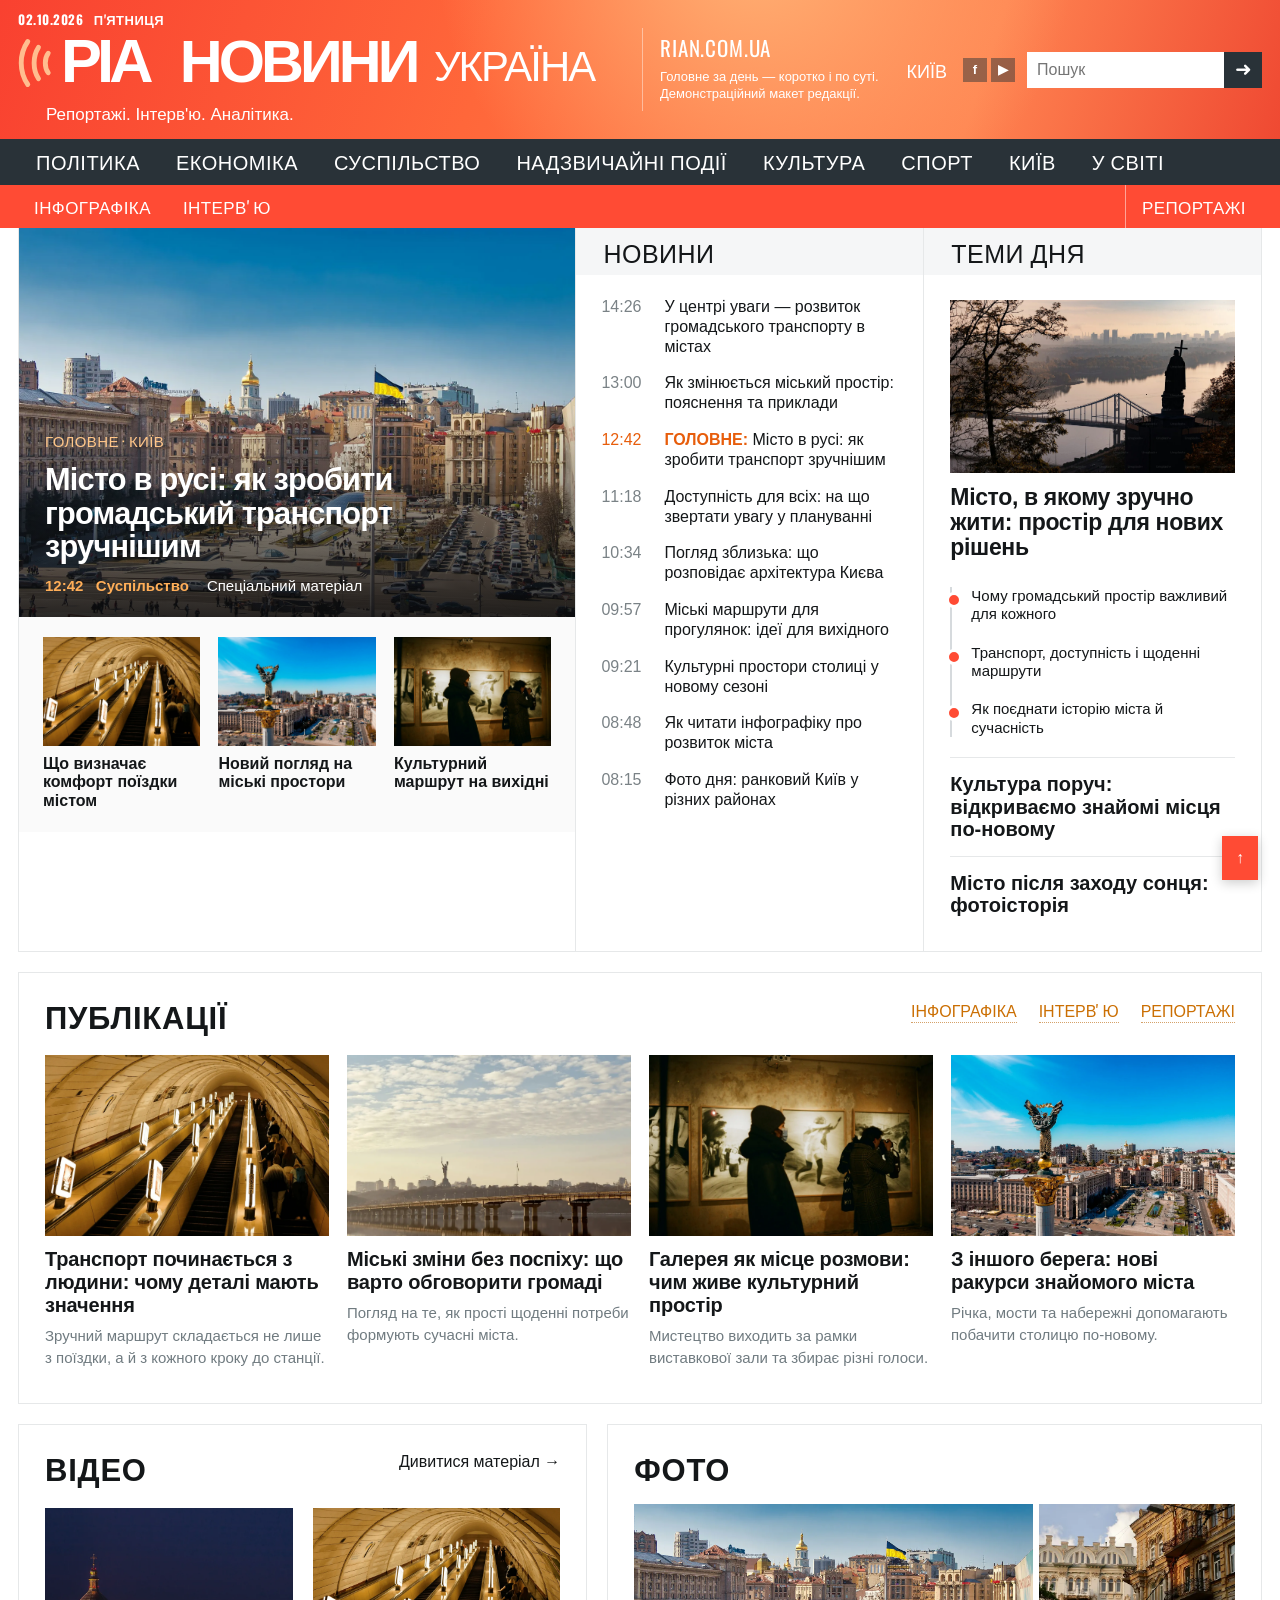
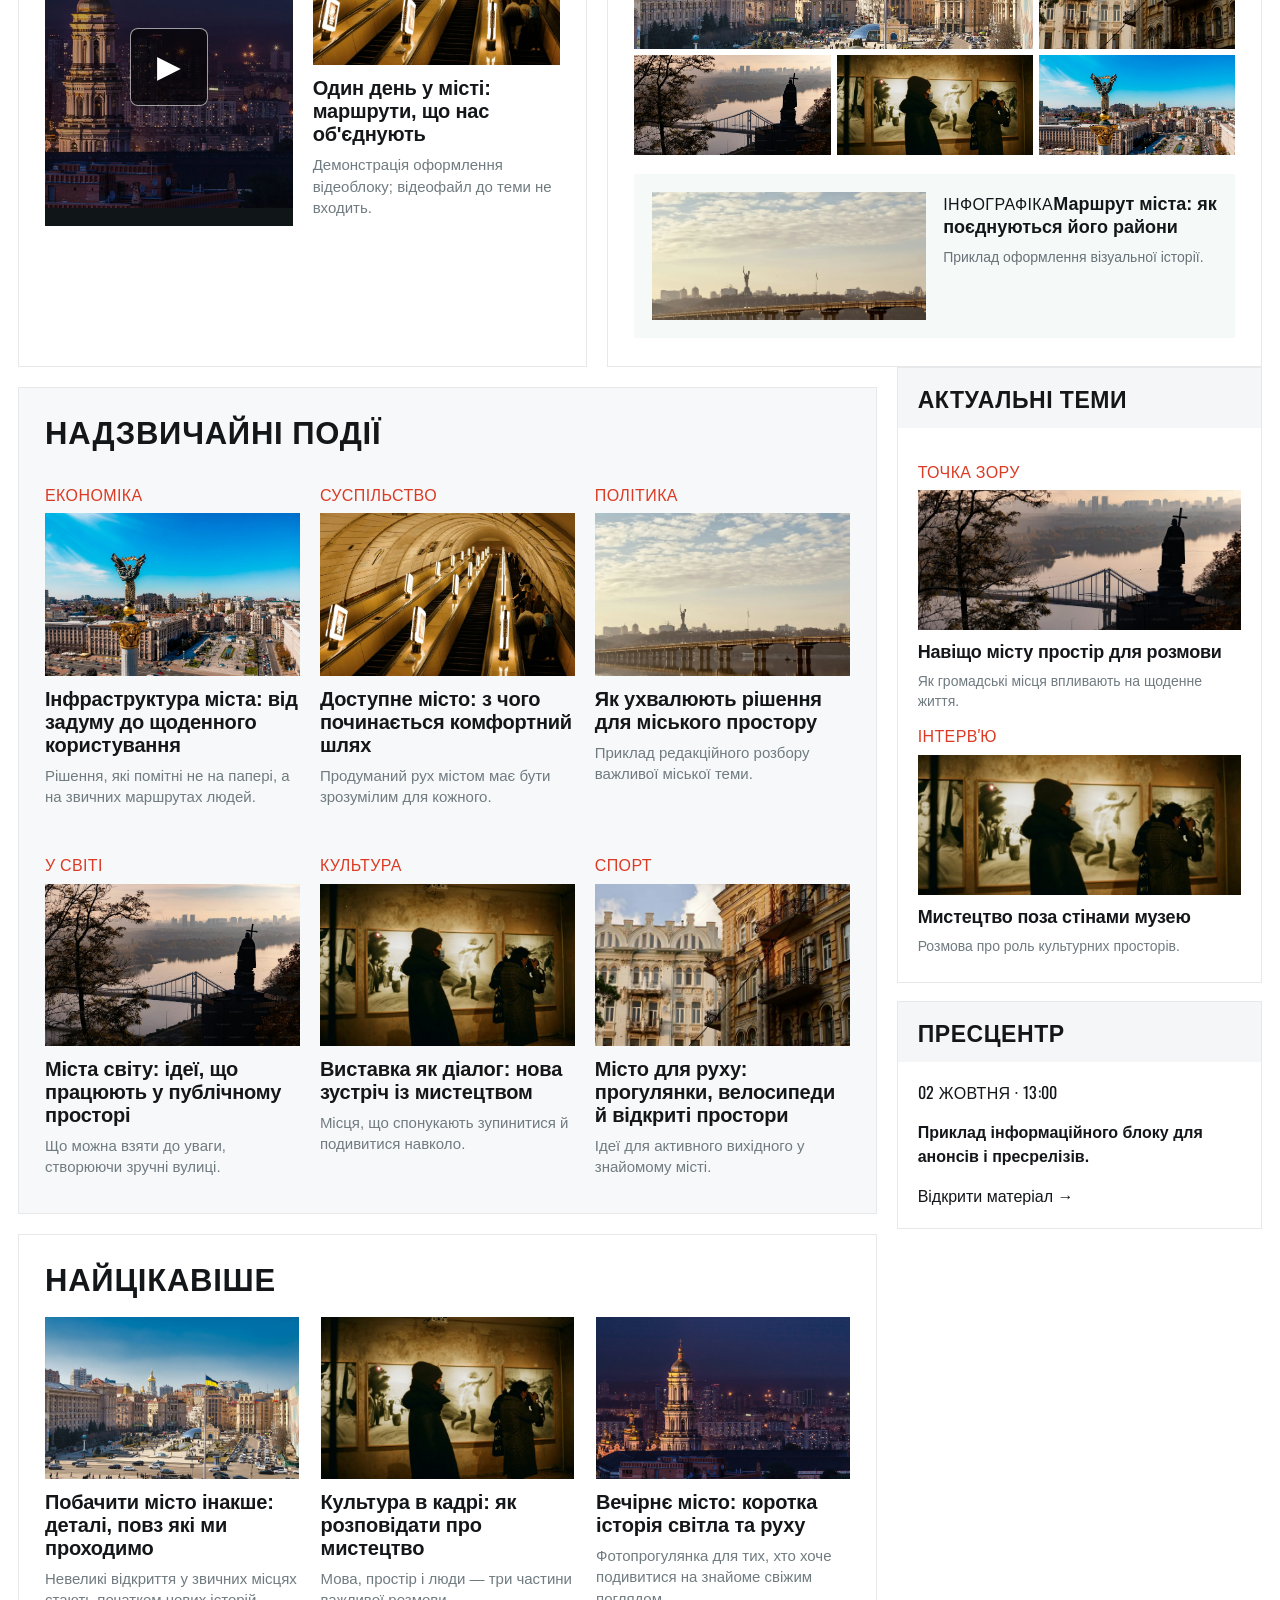
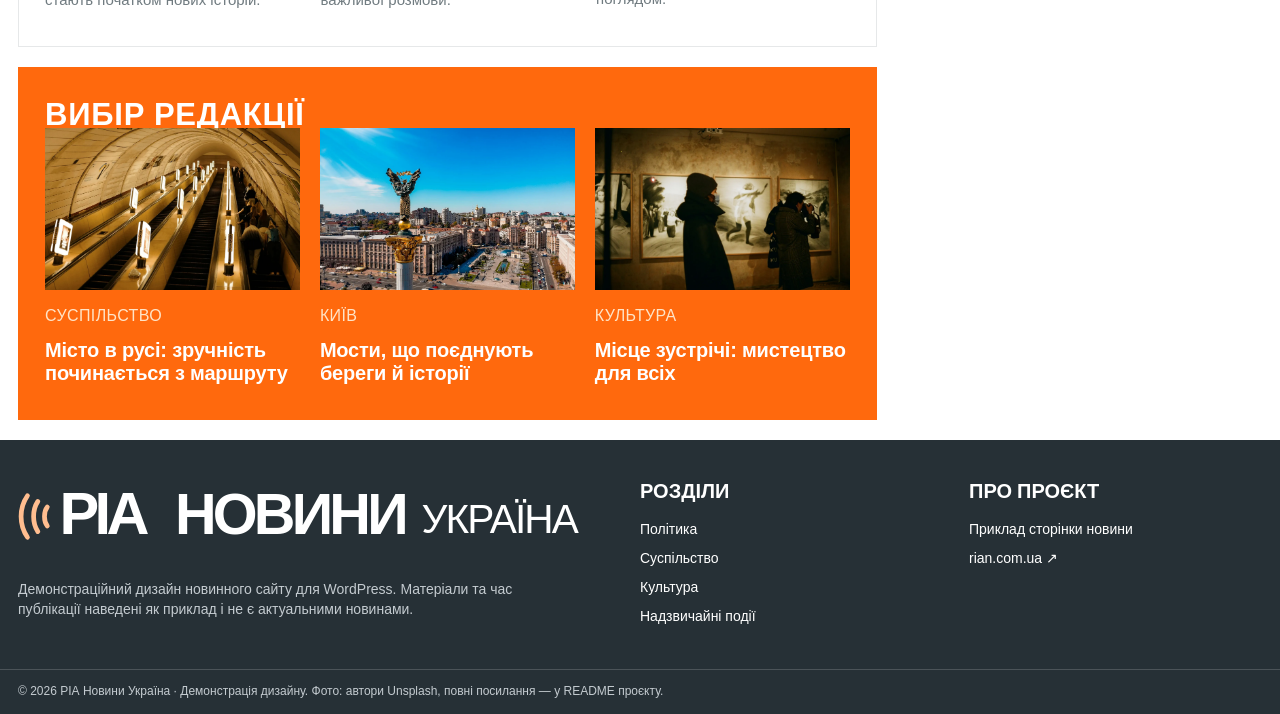
==== index.html @ c784750c "Add files via upload" ====
<!doctype html>
<html lang="uk">
  <head>
    <meta charset="utf-8" />
    <meta name="viewport" content="width=device-width,initial-scale=1" />
    <title>РІА Новини Україна — головна | Демонстрація дизайну</title>
    <meta
      name="description"
      content="Демонстраційна головна сторінка новинного сайту РІА Новини Україна: стрічка новин, теми дня, публікації та медіа."
    />
    <meta property="og:type" content="website" />
    <meta
      property="og:title"
      content="РІА Новини Україна — демо новинного дизайну"
    />
    <meta
      property="og:description"
      content="Приклад головної сторінки та сторінки статті для новинної теми WordPress."
    />
    <meta property="og:site_name" content="РІА Новини Україна" />
    <link rel="icon" href="assets/images/favicon.svg" type="image/svg+xml" />
    <link rel="stylesheet" href="assets/css/site.css" />
    <script src="assets/js/site.js" defer></script>
  </head>
  <body>
    <a class="skip-link" href="#main">Перейти до вмісту</a>
    <div class="site-shell">
      <header class="masthead">
        <div class="container masthead-inner">
          <div class="header-date">02.10.2026 &nbsp; П'ЯТНИЦЯ</div>
          <div class="brand-wrap">
            <a
              class="brand"
              href="index.html"
              aria-label="РІА Новини Україна — головна"
              ><img
                src="assets/images/logo.svg"
                width="620"
                height="88"
                alt="РІА Новини Україна"
            /></a>
            <p class="tagline">Репортажі. Інтерв'ю. Аналітика.</p>
          </div>
          <div class="masthead-note">
            <strong>RIAN.COM.UA</strong>Головне за день — коротко і по суті.<br />Демонстраційний
            макет редакції.
          </div>
          <div class="masthead-actions">
            <span class="header-city">КИЇВ</span>
            <div class="social-pills" aria-label="Соціальні мережі">
              <a
                href="https://www.facebook.com/"
                target="_blank"
                rel="noopener noreferrer"
                aria-label="Facebook"
                >f</a
              ><a
                href="https://www.youtube.com/"
                target="_blank"
                rel="noopener noreferrer"
                aria-label="YouTube"
                >▶</a
              >
            </div>
            <form
              class="header-search"
              id="header-search-form"
              action="index.html"
              method="get"
              role="search"
            >
              <label class="sr-only" for="site-search">Пошук</label
              ><input
                id="site-search"
                name="q"
                type="search"
                placeholder="Пошук"
              /><button type="submit" aria-label="Шукати">➜</button>
            </form>
            <button
              class="search-toggle"
              type="button"
              aria-expanded="false"
              aria-controls="header-search-form"
              aria-label="Відкрити пошук"
            >
              ⌕</button
            ><button
              class="menu-toggle"
              type="button"
              aria-expanded="false"
              aria-controls="primary-menu"
              aria-label="Відкрити меню"
            >
              ☰
            </button>
          </div>
        </div>
      </header>
      <nav class="nav-primary" aria-label="Основні рубрики">
        <div class="container nav-track" id="primary-menu">
          <a class="nav-link" href="politics.html">Політика</a
          ><a class="nav-link" href="index.html#economy">Економіка</a
          ><a class="nav-link" href="index.html#society">Суспільство</a
          ><a class="nav-link" href="index.html#events">Надзвичайні події</a
          ><a class="nav-link" href="index.html#culture">Культура</a
          ><a class="nav-link" href="index.html#sport">Спорт</a
          ><a class="nav-link" href="index.html#kyiv">Київ</a
          ><a class="nav-link" href="index.html#world">У світі</a>
        </div>
      </nav>
      <nav class="nav-secondary" aria-label="Додаткові рубрики">
        <div class="container nav-track">
          <a class="nav-link" href="index.html#media">Інфографіка</a
          ><a class="nav-link" href="index.html#publications">Інтервʼю</a
          ><a class="nav-link" href="index.html#publications">Репортажі</a>
        </div>
      </nav>
      <main id="main" class="container">
        <div id="search-status" class="search-note" role="status" hidden></div>
        <div class="top-grid" id="kyiv">
          <section class="lead-column" aria-label="Головна новина">
            <a class="lead-visual" href="article.html"
              ><img
                src="assets/images/maidan.webp"
                alt="Панорама центральної площі Києва"
                width="1500"
                height="1000"
              />
              <div class="lead-caption">
                <span class="category-label">Головне · Київ</span>
                <h1>
                  Місто в русі: як зробити громадський транспорт зручнішим
                </h1>
                <div class="lead-meta">
                  <strong>12:42 &nbsp; Суспільство</strong
                  ><span>Спеціальний матеріал</span>
                </div>
              </div></a
            >
            <div class="lead-thumbs">
              <a class="thumb-card" href="article.html"
                ><img
                  src="assets/images/metro.webp"
                  alt="Ескалатор станції метро"
                  loading="lazy"
                /><strong>Що визначає комфорт поїздки містом</strong></a
              >
              <a class="thumb-card" href="article.html"
                ><img
                  src="assets/images/bridge.webp"
                  alt="Міст через Дніпро"
                  loading="lazy"
                /><strong>Новий погляд на міські простори</strong></a
              >
              <a class="thumb-card" href="article.html"
                ><img
                  src="assets/images/gallery.webp"
                  alt="Відвідувачі художньої галереї"
                  loading="lazy"
                /><strong>Культурний маршрут на вихідні</strong></a
              >
            </div>
          </section>
          <section class="news-column" aria-labelledby="news-title">
            <h2 class="panel-heading" id="news-title">Новини</h2>
            <ol class="news-feed">
              <li>
                <time>14:26</time
                ><a href="article.html"
                  >У центрі уваги — розвиток громадського транспорту в містах</a
                >
              </li>
              <li>
                <time>13:00</time
                ><a href="article.html"
                  >Як змінюється міський простір: пояснення та приклади</a
                >
              </li>
              <li class="is-breaking">
                <time>12:42</time
                ><a href="article.html"
                  ><strong>ГОЛОВНЕ:</strong> Місто в русі: як зробити транспорт
                  зручнішим</a
                >
              </li>
              <li>
                <time>11:18</time
                ><a href="article.html"
                  >Доступність для всіх: на що звертати увагу у плануванні</a
                >
              </li>
              <li>
                <time>10:34</time
                ><a href="article.html"
                  >Погляд зблизька: що розповідає архітектура Києва</a
                >
              </li>
              <li>
                <time>09:57</time
                ><a href="article.html"
                  >Міські маршрути для прогулянок: ідеї для вихідного</a
                >
              </li>
              <li>
                <time>09:21</time
                ><a href="article.html"
                  >Культурні простори столиці у новому сезоні</a
                >
              </li>
              <li>
                <time>08:48</time
                ><a href="article.html"
                  >Як читати інфографіку про розвиток міста</a
                >
              </li>
              <li>
                <time>08:15</time
                ><a href="article.html"
                  >Фото дня: ранковий Київ у різних районах</a
                >
              </li>
            </ol>
          </section>
          <aside class="today-column" aria-labelledby="today-title">
            <h2 class="panel-heading" id="today-title">Теми дня</h2>
            <div class="feature-card">
              <a href="article.html"
                ><img
                  src="assets/images/skyline.webp"
                  alt="Київський міський краєвид"
                  loading="lazy"
                />
                <h3>Місто, в якому зручно жити: простір для нових рішень</h3></a
              >
            </div>
            <ol class="topic-timeline">
              <li>
                <a href="article.html"
                  >Чому громадський простір важливий для кожного</a
                >
              </li>
              <li>
                <a href="article.html"
                  >Транспорт, доступність і щоденні маршрути</a
                >
              </li>
              <li>
                <a href="article.html"
                  >Як поєднати історію міста й сучасність</a
                >
              </li>
            </ol>
            <div class="today-links">
              <a href="article.html"
                >Культура поруч: відкриваємо знайомі місця по-новому</a
              ><a href="article.html">Місто після заходу сонця: фотоісторія</a>
            </div>
          </aside>
        </div>
        <section
          class="section"
          id="publications"
          aria-labelledby="publications-title"
        >
          <div class="section-head">
            <h2 class="section-title" id="publications-title">Публікації</h2>
            <div class="section-tabs">
              <a href="#media">Інфографіка</a
              ><a href="#publications">Інтервʼю</a
              ><a href="#publications">Репортажі</a>
            </div>
          </div>
          <div class="cards-4">
            <a class="story-card" href="article.html"
              ><img
                src="assets/images/metro.webp"
                alt="Київський метрополітен"
                loading="lazy"
              />
              <h3>
                Транспорт починається з людини: чому деталі мають значення
              </h3>
              <p>
                Зручний маршрут складається не лише з поїздки, а й з кожного
                кроку до станції.
              </p></a
            >
            <a class="story-card" href="article.html"
              ><img
                src="assets/images/civic.webp"
                alt="Краєвид на місто"
                loading="lazy"
              />
              <h3>Міські зміни без поспіху: що варто обговорити громаді</h3>
              <p>
                Погляд на те, як прості щоденні потреби формують сучасні міста.
              </p></a
            >
            <a class="story-card" href="article.html"
              ><img
                src="assets/images/gallery.webp"
                alt="Відвідувачі на виставці у Києві"
                loading="lazy"
              />
              <h3>Галерея як місце розмови: чим живе культурний простір</h3>
              <p>
                Мистецтво виходить за рамки виставкової зали та збирає різні
                голоси.
              </p></a
            >
            <a class="story-card" href="article.html"
              ><img
                src="assets/images/bridge.webp"
                alt="Дніпро та міст у Києві"
                loading="lazy"
              />
              <h3>З іншого берега: нові ракурси знайомого міста</h3>
              <p>
                Річка, мости та набережні допомагають побачити столицю
                по-новому.
              </p></a
            >
          </div>
        </section>
        <div class="editorial-row" id="media">
          <section class="section" aria-labelledby="media-title">
            <div class="section-head">
              <h2 class="section-title" id="media-title">Відео</h2>
              <a class="section-tabs" href="article.html"
                >Дивитися матеріал →</a
              >
            </div>
            <div class="media-grid">
              <a
                href="article.html"
                class="video-poster"
                aria-label="Відкрити демонстраційний матеріал про міський транспорт"
                ><img
                  src="assets/images/night.webp"
                  alt="Вечірній Київ"
                  loading="lazy"
                /><span class="play-icon" aria-hidden="true">▶</span></a
              >
              <div>
                <a class="story-card" href="article.html"
                  ><img
                    src="assets/images/metro.webp"
                    alt="Станція метро"
                    loading="lazy"
                  />
                  <h3>Один день у місті: маршрути, що нас об'єднують</h3>
                  <p>
                    Демонстрація оформлення відеоблоку; відеофайл до теми не
                    входить.
                  </p></a
                >
              </div>
            </div>
          </section>
          <section class="section media-side" aria-labelledby="photo-title">
            <h2 class="section-title" id="photo-title">Фото</h2>
            <a
              class="photo-collage"
              href="article.html"
              aria-label="Переглянути фотоісторію міста"
              ><img
                src="assets/images/maidan.webp"
                alt="Центральна площа"
                loading="lazy" /><img
                src="assets/images/street.webp"
                alt="Вулиця в Києві"
                loading="lazy" /><img
                src="assets/images/skyline.webp"
                alt="Панорама Києва"
                loading="lazy" /><img
                src="assets/images/gallery.webp"
                alt="Мистецький простір"
                loading="lazy" /><img
                src="assets/images/bridge.webp"
                alt="Міст через річку"
                loading="lazy"
            /></a>
            <div class="info-panel">
              <img
                src="assets/images/civic.webp"
                alt="Міський краєвид"
                loading="lazy"
              />
              <div>
                <span class="category-label">Інфографіка</span
                ><a href="article.html"
                  ><strong>Маршрут міста: як поєднуються його райони</strong></a
                >
                <p>Приклад оформлення візуальної історії.</p>
              </div>
            </div>
          </section>
        </div>
        <div class="two-column-lower">
          <div>
            <section
              class="section events-section"
              id="events"
              aria-labelledby="events-title"
            >
              <div class="section-head">
                <h2 class="section-title" id="events-title">
                  Надзвичайні події
                </h2>
              </div>
              <div class="cards-3">
                <a class="story-card" id="economy" href="article.html"
                  ><span class="category-label">Економіка</span
                  ><img
                    src="assets/images/bridge.webp"
                    alt="Міст через Дніпро"
                    loading="lazy"
                  />
                  <h3>
                    Інфраструктура міста: від задуму до щоденного користування
                  </h3>
                  <p>
                    Рішення, які помітні не на папері, а на звичних маршрутах
                    людей.
                  </p></a
                >
                <a class="story-card" id="society" href="article.html"
                  ><span class="category-label">Суспільство</span
                  ><img
                    src="assets/images/metro.webp"
                    alt="Метро Києва"
                    loading="lazy"
                  />
                  <h3>Доступне місто: з чого починається комфортний шлях</h3>
                  <p>
                    Продуманий рух містом має бути зрозумілим для кожного.
                  </p></a
                >
                <a class="story-card" id="politics" href="article.html"
                  ><span class="category-label">Політика</span
                  ><img
                    src="assets/images/civic.webp"
                    alt="Панорама міста"
                    loading="lazy"
                  />
                  <h3>Як ухвалюють рішення для міського простору</h3>
                  <p>Приклад редакційного розбору важливої міської теми.</p></a
                >
                <a class="story-card" id="world" href="article.html"
                  ><span class="category-label">У світі</span
                  ><img
                    src="assets/images/skyline.webp"
                    alt="Місто з висоти"
                    loading="lazy"
                  />
                  <h3>Міста світу: ідеї, що працюють у публічному просторі</h3>
                  <p>Що можна взяти до уваги, створюючи зручні вулиці.</p></a
                >
                <a class="story-card" id="culture" href="article.html"
                  ><span class="category-label">Культура</span
                  ><img
                    src="assets/images/gallery.webp"
                    alt="Експозиція в галереї"
                    loading="lazy"
                  />
                  <h3>Виставка як діалог: нова зустріч із мистецтвом</h3>
                  <p>
                    Місця, що спонукають зупинитися й подивитися навколо.
                  </p></a
                >
                <a class="story-card" id="sport" href="article.html"
                  ><span class="category-label">Спорт</span
                  ><img
                    src="assets/images/street.webp"
                    alt="Вулиця Києва"
                    loading="lazy"
                  />
                  <h3>
                    Місто для руху: прогулянки, велосипеди й відкриті простори
                  </h3>
                  <p>Ідеї для активного вихідного у знайомому місті.</p></a
                >
              </div>
            </section>
            <section
              class="section best-section"
              id="best"
              aria-labelledby="best-title"
            >
              <div class="section-head">
                <h2 class="section-title" id="best-title">Найцікавіше</h2>
              </div>
              <div class="cards-3">
                <a class="story-card" href="article.html"
                  ><img
                    src="assets/images/maidan.webp"
                    alt="Київська площа"
                    loading="lazy"
                  />
                  <h3>Побачити місто інакше: деталі, повз які ми проходимо</h3>
                  <p>
                    Невеликі відкриття у звичних місцях стають початком нових
                    історій.
                  </p></a
                ><a class="story-card" href="article.html"
                  ><img
                    src="assets/images/gallery.webp"
                    alt="Відвідувачі галереї"
                    loading="lazy"
                  />
                  <h3>Культура в кадрі: як розповідати про мистецтво</h3>
                  <p>Мова, простір і люди — три частини важливої розмови.</p></a
                ><a class="story-card" href="article.html"
                  ><img
                    src="assets/images/night.webp"
                    alt="Нічний Київ"
                    loading="lazy"
                  />
                  <h3>Вечірнє місто: коротка історія світла та руху</h3>
                  <p>
                    Фотопрогулянка для тих, хто хоче подивитися на знайоме
                    свіжим поглядом.
                  </p></a
                >
              </div>
            </section>
            <section class="editors-choice" aria-labelledby="choice-title">
              <h2 class="section-title" id="choice-title">Вибір редакції</h2>
              <div class="cards-3">
                <a class="story-card" href="article.html"
                  ><img
                    src="assets/images/metro.webp"
                    alt="Метро"
                    loading="lazy"
                  /><span class="category-label">Суспільство</span>
                  <h3>Місто в русі: зручність починається з маршруту</h3></a
                ><a class="story-card" href="article.html"
                  ><img
                    src="assets/images/bridge.webp"
                    alt="Міст"
                    loading="lazy"
                  /><span class="category-label">Київ</span>
                  <h3>Мости, що поєднують береги й історії</h3></a
                ><a class="story-card" href="article.html"
                  ><img
                    src="assets/images/gallery.webp"
                    alt="Галерея"
                    loading="lazy"
                  /><span class="category-label">Культура</span>
                  <h3>Місце зустрічі: мистецтво для всіх</h3></a
                >
              </div>
            </section>
          </div>
          <aside class="sidebar-stack" aria-label="Додаткові матеріали">
            <section class="sidebar-box">
              <h2 class="sidebar-title">Актуальні теми</h2>
              <div class="sidebar-content">
                <a class="story-card" href="article.html"
                  ><span class="category-label">Точка зору</span
                  ><img
                    src="assets/images/skyline.webp"
                    alt="Міський краєвид"
                    loading="lazy"
                  />
                  <h3>Навіщо місту простір для розмови</h3>
                  <p>Як громадські місця впливають на щоденне життя.</p></a
                ><a class="story-card" href="article.html"
                  ><span class="category-label">Інтерв'ю</span
                  ><img
                    src="assets/images/gallery.webp"
                    alt="Галерея"
                    loading="lazy"
                  />
                  <h3>Мистецтво поза стінами музею</h3>
                  <p>Розмова про роль культурних просторів.</p></a
                >
              </div>
            </section>
            <section class="sidebar-box">
              <h2 class="sidebar-title">Пресцентр</h2>
              <div class="sidebar-content">
                <span class="category-label">02 жовтня · 13:00</span>
                <p>
                  <strong
                    >Приклад інформаційного блоку для анонсів і
                    пресрелізів.</strong
                  >
                </p>
                <a href="article.html">Відкрити матеріал →</a>
              </div>
            </section>
          </aside>
        </div>
      </main>
      <footer class="site-footer" id="footer">
        <div class="container footer-inner">
          <div>
            <a class="footer-brand" href="index.html"
              ><img
                src="assets/images/logo.svg"
                alt="РІА Новини Україна"
                width="340"
                height="49"
            /></a>
            <p>
              Демонстраційний дизайн новинного сайту для WordPress. Матеріали та
              час публікації наведені як приклад і не є актуальними новинами.
            </p>
          </div>
          <div class="footer-links">
            <strong>Розділи</strong><a href="politics.html">Політика</a
            ><a href="#society">Суспільство</a><a href="#culture">Культура</a
            ><a href="#events">Надзвичайні події</a>
          </div>
          <div class="footer-links">
            <strong>Про проєкт</strong
            ><a href="article.html">Приклад сторінки новини</a
            ><a
              href="https://rian.com.ua"
              target="_blank"
              rel="noopener noreferrer"
              >rian.com.ua ↗</a
            >
          </div>
        </div>
        <div class="footer-bottom">
          <div class="container">
            © 2026 РІА Новини Україна · Демонстрація дизайну. Фото: автори
            Unsplash, повні посилання — у README проєкту.
          </div>
        </div>
      </footer>
    </div>
    <button class="back-top" type="button" aria-label="Повернутися вгору">
      ↑
    </button>
  </body>
</html>
---- assets/css/site.css ----
@font-face {
  font-family: Oswald;
  font-style: normal;
  font-weight: 400;
  src: url("../fonts/oswald-cyrillic-400-normal.woff2") format("woff2");
  unicode-range:
    U+0400-052F, U+1C80-1C8F, U+20B4, U+2DE0-2DFF, U+A640-A69F, U+FE2E-FE2F;
}
@font-face {
  font-family: Oswald;
  font-style: normal;
  font-weight: 700;
  src: url("../fonts/oswald-cyrillic-700-normal.woff2") format("woff2");
  unicode-range:
    U+0400-052F, U+1C80-1C8F, U+20B4, U+2DE0-2DFF, U+A640-A69F, U+FE2E-FE2F;
}
@font-face {
  font-family: Oswald;
  font-style: normal;
  font-weight: 400;
  src: url("../fonts/oswald-latin-400-normal.woff2") format("woff2");
}
@font-face {
  font-family: Oswald;
  font-style: normal;
  font-weight: 700;
  src: url("../fonts/oswald-latin-700-normal.woff2") format("woff2");
}
/* РІА Новини Україна — editorial demo / WordPress theme */
:root {
  --accent: #ff4b34;
  --accent-dark: #db3b25;
  --orange: #ef8500;
  --ink: #141719;
  --charcoal: #293238;
  --muted: #747d82;
  --line: #e6e8e9;
  --paper: #fff;
  --soft: #f5f6f7;
  --max: 1510px;
}
* {
  box-sizing: border-box;
}
[hidden] {
  display: none !important;
}
html {
  scroll-behavior: smooth;
}
body {
  margin: 0;
  background: #f1f2f3;
  color: var(--ink);
  font:
    16px/1.48 Arial,
    Helvetica,
    sans-serif;
}
img {
  max-width: 100%;
  height: auto;
}
a {
  color: inherit;
  text-decoration: none;
}
a:hover {
  color: var(--accent-dark);
}
button,
input {
  font: inherit;
}
button {
  cursor: pointer;
}
.sr-only,
.screen-reader-text {
  position: absolute !important;
  left: -9999px !important;
  width: 1px;
  height: 1px;
  overflow: hidden;
}
.skip-link {
  position: absolute;
  left: -9999px;
  top: 0;
  z-index: 50;
}
.skip-link:focus {
  left: 12px !important;
  top: 12px;
  z-index: 50;
  width: auto;
  height: auto;
  background: white;
  padding: 10px;
}
.container {
  max-width: var(--max);
  margin: auto;
  padding: 0 18px;
}
.site-shell {
  max-width: 1546px;
  margin: 0 auto;
  background: var(--paper);
  box-shadow: 0 5px 35px rgba(17, 24, 30, 0.06);
}
.eyebrow,
.section-title,
.nav-link,
.category-label,
.mini-label,
.sidebar-title,
.date-stamp {
  font-family: "Oswald", Impact, "Arial Narrow", Arial, sans-serif;
  font-stretch: condensed;
  text-transform: uppercase;
  letter-spacing: 0.025em;
}
.masthead {
  background:
    radial-gradient(circle at 59% -40%, #ffb275 0, transparent 41%),
    linear-gradient(108deg, #f94130 0%, #ff673a 38%, #ff8451 76%, #ef4932 100%);
  color: white;
}
.masthead-inner {
  position: relative;
  min-height: 139px;
  display: grid;
  grid-template-columns: minmax(0, 1fr) 240px 360px;
  column-gap: 20px;
  align-items: center;
}
.header-date {
  position: absolute;
  left: 18px;
  top: 12px;
  font:
    700 13px/1.1 "Oswald",
    Impact,
    "Arial Narrow",
    Arial,
    sans-serif;
  letter-spacing: 0.04em;
}
.brand {
  display: block;
  max-width: 620px;
  margin: 17px 0 0;
}
.brand img {
  display: block;
  width: 100%;
  height: auto;
}
.tagline {
  font-size: 17px;
  line-height: 1.1;
  margin: 0 0 11px 28px;
  color: #fff;
}
.masthead-note {
  border-left: 1px solid rgba(255, 255, 255, 0.42);
  padding: 8px 0 8px 17px;
  align-self: center;
  font-size: 13px;
  line-height: 1.34;
}
.masthead-note strong {
  display: block;
  font:
    21px/1.12 "Oswald",
    Impact,
    "Arial Narrow",
    Arial,
    sans-serif;
  letter-spacing: 0.04em;
  margin-bottom: 8px;
}
.masthead-actions {
  display: flex;
  align-items: center;
  justify-content: flex-end;
  gap: 12px;
}
.header-city {
  white-space: nowrap;
  font:
    18px "Oswald",
    Impact,
    "Arial Narrow",
    Arial,
    sans-serif;
  margin-right: 4px;
}
.social-pills {
  display: flex;
  gap: 4px;
}
.social-pills a {
  display: grid;
  place-items: center;
  width: 24px;
  height: 24px;
  background: #2932387a;
  color: #fff;
  font-weight: 700;
  font-size: 13px;
}
.social-pills a:hover {
  background: var(--charcoal);
}
.header-search {
  display: flex;
  width: 235px;
  height: 36px;
  background: white;
}
.header-search input {
  min-width: 0;
  width: 100%;
  border: 0;
  padding: 0 10px;
  outline: none;
  color: var(--ink);
}
.header-search button {
  border: 0;
  background: var(--charcoal);
  color: white;
  width: 38px;
  flex: none;
  font-size: 20px;
}
.header-search button:hover {
  background: #111;
}
.menu-toggle {
  display: none;
  border: 1px solid #ffffff70;
  background: #ffffff22;
  color: #fff;
  padding: 6px 12px;
}
.nav-primary {
  background: var(--charcoal);
  color: #fff;
}
.nav-secondary {
  background: var(--accent);
  color: #fff;
}
.nav-track {
  display: flex;
  align-items: stretch;
  gap: 0;
  min-height: 46px;
  overflow: auto;
  scrollbar-width: none;
}
.nav-track::-webkit-scrollbar {
  display: none;
}
.nav-link {
  display: flex;
  align-items: center;
  flex: none;
  padding: 0 18px;
  font-size: 20px;
  white-space: nowrap;
}
.nav-link:hover,
.nav-link:focus-visible {
  background: #121719;
  color: #fff;
}
.nav-secondary .nav-track {
  min-height: 43px;
}
.nav-secondary .nav-link {
  font-size: 17px;
  padding: 0 16px;
}
.nav-secondary .nav-link:hover,
.nav-secondary .nav-link:focus-visible {
  background: #d43a23;
}
.nav-secondary .nav-link:last-child {
  border-left: 1px solid #ffffff7d;
  margin-left: auto;
}
.top-grid {
  display: grid;
  grid-template-columns: minmax(0, 1.49fr) minmax(275px, 0.93fr) minmax(
      290px,
      0.9fr
    );
  border: 1px solid var(--line);
  border-top: 0;
}
.lead-column,
.news-column {
  border-right: 1px solid var(--line);
  min-width: 0;
}
.lead-visual {
  position: relative;
  display: block;
  background: #293238;
  overflow: hidden;
  aspect-ratio: 1.43;
}
.lead-visual img {
  width: 100%;
  height: 100%;
  object-fit: cover;
  display: block;
  transition: transform 0.4s;
}
.lead-visual:hover img {
  transform: scale(1.025);
}
.lead-visual:after {
  content: "";
  position: absolute;
  inset: 44% 0 0;
  background: linear-gradient(transparent, #08090bd9);
}
.lead-caption {
  position: absolute;
  z-index: 1;
  bottom: 0;
  left: 0;
  right: 0;
  color: #fff;
  padding: 24px 26px 20px;
}
.lead-caption .category-label {
  color: #ffc689;
  font-size: 15px;
}
.lead-caption h1,
.lead-caption h2 {
  font-size: clamp(24px, 2.4vw, 36px);
  line-height: 1.08;
  margin: 10px 0 12px;
  max-width: 670px;
  letter-spacing: -0.025em;
}
.lead-meta {
  display: flex;
  gap: 18px;
  align-items: center;
  font-size: 15px;
}
.lead-meta strong {
  color: #ffae58;
}
.lead-thumbs {
  display: grid;
  grid-template-columns: repeat(3, 1fr);
  gap: 18px;
  padding: 20px 24px 22px;
  background: #fafafa;
}
.thumb-card img {
  display: block;
  width: 100%;
  aspect-ratio: 1.45;
  object-fit: cover;
}
.thumb-card strong {
  display: block;
  margin-top: 9px;
  font-size: 16px;
  line-height: 1.16;
}
.thumb-card:hover strong {
  text-decoration: underline;
  text-decoration-color: var(--accent);
  text-underline-offset: 3px;
}
.panel-heading {
  height: 47px;
  display: flex;
  align-items: center;
  margin: 0;
  padding: 0 27px;
  background: var(--soft);
  font:
    25px/1 "Oswald",
    Impact,
    "Arial Narrow",
    Arial,
    sans-serif;
  text-transform: uppercase;
  letter-spacing: 0.02em;
}
.news-feed {
  list-style: none;
  padding: 22px 25px 15px;
  margin: 0;
}
.news-feed li {
  display: grid;
  grid-template-columns: 53px 1fr;
  gap: 10px;
  margin: 0 0 17px;
  line-height: 1.24;
  font-size: 16px;
}
.news-feed time {
  color: #7a8286;
}
.news-feed li.is-breaking time,
.news-feed li.is-breaking strong {
  color: #e75d0b;
}
.news-feed a:hover {
  text-decoration: underline;
  text-decoration-color: var(--accent);
}
.today-column .feature-card {
  padding: 25px 26px 10px;
}
.today-column .feature-card img {
  width: 100%;
  aspect-ratio: 1.65;
  object-fit: cover;
  display: block;
}
.today-column .feature-card h3 {
  font-size: 23px;
  line-height: 1.09;
  letter-spacing: -0.015em;
  margin: 12px 0 9px;
}
.topic-timeline {
  margin: 8px 26px 16px;
  padding: 0 0 0 19px;
  list-style: none;
  border-left: 2px solid #d6dadd;
}
.topic-timeline li {
  position: relative;
  font-size: 15px;
  line-height: 1.23;
  margin: 0 0 20px;
}
.topic-timeline li:before {
  content: "";
  position: absolute;
  left: -25px;
  top: 5px;
  width: 10px;
  height: 10px;
  border-radius: 50%;
  background: var(--accent);
  border: 3px solid white;
}
.today-links {
  padding: 0 26px 20px;
}
.today-links a {
  display: block;
  border-top: 1px solid var(--line);
  padding: 15px 0;
  font-size: 20px;
  line-height: 1.12;
  font-weight: 700;
}
.today-links a:hover {
  text-decoration: underline;
  text-decoration-color: var(--accent);
}
.section {
  border: 1px solid var(--line);
  margin-top: 20px;
  background: #fff;
  padding: 25px 26px 28px;
}
.section-head {
  display: flex;
  justify-content: space-between;
  align-items: flex-start;
  gap: 20px;
  margin-bottom: 23px;
}
.section-title {
  font-size: 31px;
  line-height: 1.1;
  margin: 0;
}
.section-tabs {
  display: flex;
  flex-wrap: wrap;
  gap: 11px 22px;
  align-items: center;
}
.section-tabs a {
  color: #cb6f03;
  font:
    16px "Oswald",
    Impact,
    "Arial Narrow",
    Arial,
    sans-serif;
  text-transform: uppercase;
  border-bottom: 1px dotted #d5a269;
}
.section-tabs a.active {
  color: white;
  background: #ff9909;
  border: 0;
  border-radius: 3px;
  padding: 7px 13px;
  margin: -7px -13px;
}
.cards-4 {
  display: grid;
  grid-template-columns: repeat(4, 1fr);
  gap: 18px;
}
.cards-3 {
  display: grid;
  grid-template-columns: repeat(3, 1fr);
  gap: 20px;
}
.story-card img {
  display: block;
  width: 100%;
  aspect-ratio: 1.57;
  object-fit: cover;
  background: var(--soft);
}
.story-card .category-label {
  display: block;
  color: var(--accent-dark);
  margin: 13px 0 7px;
  font-size: 16px;
}
.story-card h3 {
  font-size: 20px;
  line-height: 1.15;
  margin: 12px 0 8px;
  letter-spacing: -0.01em;
}
.story-card p {
  color: #707b80;
  font-size: 15px;
  line-height: 1.44;
  margin: 7px 0;
}
.story-card:hover h3 {
  text-decoration: underline;
  text-decoration-color: var(--accent);
  text-underline-offset: 3px;
}
.editorial-row {
  display: grid;
  grid-template-columns: 1fr 1.15fr;
  gap: 20px;
}
.media-grid {
  display: grid;
  grid-template-columns: 1fr 1fr;
  gap: 20px;
}
.video-poster {
  position: relative;
  display: block;
  background: #101517;
}
.video-poster img {
  width: 100%;
  height: 300px;
  object-fit: cover;
  display: block;
  filter: brightness(0.74);
}
.play-icon {
  position: absolute;
  left: 50%;
  top: 50%;
  transform: translate(-50%, -50%);
  display: grid;
  place-items: center;
  color: #fff;
  background: #0009;
  width: 78px;
  height: 78px;
  border: 1px solid #fff9;
  border-radius: 8px;
  font-size: 31px;
}
.media-desc {
  display: block;
  padding: 12px 0;
  font-weight: 700;
  font-size: 18px;
}
.photo-collage {
  display: grid;
  grid-template-columns: repeat(3, 1fr);
  grid-template-rows: 145px 100px;
  gap: 6px;
}
.photo-collage img {
  width: 100%;
  height: 100%;
  object-fit: cover;
}
.photo-collage img:first-child {
  grid-column: span 2;
}
.media-side .section-title {
  margin: 0 0 19px;
}
.info-panel {
  background: #f5faf9;
  padding: 18px;
  display: grid;
  grid-template-columns: 1fr 1fr;
  gap: 17px;
  margin-top: 19px;
}
.info-panel img {
  width: 100%;
  height: 128px;
  object-fit: cover;
}
.info-panel strong {
  font-size: 18px;
  line-height: 1.15;
}
.info-panel p {
  font-size: 14px;
  color: #687277;
  margin: 7px 0;
}
.two-column-lower {
  display: grid;
  grid-template-columns: 2.35fr 1fr;
  gap: 20px;
}
.events-section {
  background: #f7f8f9;
}
.events-section .cards-3 {
  row-gap: 25px;
}
.sidebar-stack {
  display: flex;
  flex-direction: column;
  gap: 18px;
}
.sidebar-box {
  border: 1px solid var(--line);
  background: white;
}
.sidebar-title {
  margin: 0;
  background: var(--soft);
  font-size: 23px;
  padding: 13px 20px;
}
.sidebar-content {
  padding: 19px 20px;
}
.sidebar-content .story-card + .story-card {
  border-top: 1px solid var(--line);
  padding-top: 16px;
  margin-top: 16px;
}
.sidebar-content .story-card h3 {
  font-size: 18px;
}
.sidebar-content .story-card img {
  max-height: 140px;
}
.sidebar-content .story-card p {
  font-size: 14px;
}
.best-section .cards-3 {
  gap: 22px;
}
.editors-choice {
  margin-top: 20px;
  background: #ff690d;
  color: white;
  padding: 27px;
}
.editors-choice .story-card h3,
.editors-choice .story-card p {
  color: white;
}
.editors-choice .story-card .category-label {
  color: #ffe4c7;
}
.site-footer {
  background: #263036;
  color: #fff;
  margin-top: 20px;
}
.footer-inner {
  display: grid;
  grid-template-columns: 2fr 1fr 1fr;
  gap: 36px;
  padding-top: 35px;
  padding-bottom: 35px;
}
.footer-brand {
  max-width: 340px;
}
.footer-brand img {
  width: 100%;
}
.site-footer p {
  max-width: 510px;
  color: #c4cbd0;
  font-size: 14px;
}
.footer-links {
  display: flex;
  flex-direction: column;
  gap: 8px;
}
.footer-links strong {
  font-family: "Oswald", Impact, "Arial Narrow", Arial, sans-serif;
  font-size: 20px;
  text-transform: uppercase;
  margin-bottom: 7px;
}
.footer-links a {
  font-size: 14px;
}
.footer-links a:hover {
  color: #ff9d68;
}
.footer-bottom {
  border-top: 1px solid #ffffff2b;
  padding: 13px 0;
  color: #c4cbd0;
  font-size: 12px;
}
.footer-bottom a {
  color: #fff;
  text-decoration: underline;
}
.back-top {
  position: fixed;
  right: 22px;
  bottom: 20px;
  background: var(--accent);
  color: white;
  border: 0;
  padding: 10px 14px;
  box-shadow: 0 3px 12px #0003;
  z-index: 5;
}
.back-top:hover {
  background: var(--accent-dark);
}
/* Article pages */
.article-layout {
  display: grid;
  grid-template-columns: minmax(0, 1.85fr) minmax(270px, 0.73fr);
  gap: 28px;
  align-items: start;
  padding-top: 22px;
}
.article-main {
  border: 1px solid var(--line);
  padding: 28px 36px 42px;
  min-width: 0;
  background: #fff;
}
.breadcrumbs {
  display: flex;
  flex-wrap: wrap;
  gap: 7px;
  color: #8b959a;
  font-size: 13px;
  margin-bottom: 22px;
}
.breadcrumbs a:hover {
  color: var(--accent);
}
.article-kicker {
  display: inline-block;
  color: var(--accent-dark);
  font:
    19px "Oswald",
    Impact,
    "Arial Narrow",
    Arial,
    sans-serif;
  text-transform: uppercase;
  margin-bottom: 12px;
}
.article-title {
  font-size: clamp(32px, 3.4vw, 53px);
  line-height: 1.06;
  letter-spacing: -0.035em;
  margin: 0 0 19px;
}
.article-meta {
  display: flex;
  flex-wrap: wrap;
  gap: 10px 22px;
  color: #768086;
  font-size: 14px;
  border-top: 1px solid var(--line);
  border-bottom: 1px solid var(--line);
  padding: 13px 0;
}
.article-intro {
  font-size: 21px;
  line-height: 1.4;
  color: #3b4144;
  margin: 25px 0 28px;
  font-weight: 700;
}
.article-figure {
  margin: 0 0 29px;
}
.article-figure img {
  width: 100%;
  display: block;
  max-height: 520px;
  object-fit: cover;
}
.article-figure figcaption {
  font-size: 13px;
  color: #899197;
  margin-top: 8px;
}
.article-copy {
  max-width: 780px;
  font-size: 18px;
  line-height: 1.7;
}
.article-copy p {
  margin: 0 0 22px;
}
.article-copy h2 {
  font-size: 27px;
  line-height: 1.18;
  margin: 34px 0 14px;
}
.article-copy blockquote {
  margin: 30px 0;
  padding: 10px 0 10px 24px;
  border-left: 5px solid var(--accent);
  font-size: 21px;
  line-height: 1.45;
  font-weight: 700;
  color: #31383b;
}
.article-copy a {
  color: var(--accent-dark);
  text-decoration: underline;
  text-underline-offset: 3px;
}
.article-taglist {
  display: flex;
  align-items: center;
  flex-wrap: wrap;
  gap: 8px;
  border-top: 1px solid var(--line);
  margin-top: 31px;
  padding-top: 19px;
  font-size: 14px;
}
.article-taglist a {
  background: #f3f4f5;
  padding: 6px 10px;
}
.article-taglist a:hover {
  background: var(--accent);
  color: #fff;
}
.related-list {
  list-style: none;
  margin: 0;
  padding: 0;
}
.related-list li {
  padding: 12px 0;
  border-bottom: 1px solid var(--line);
  font-size: 16px;
  font-weight: 700;
  line-height: 1.25;
}
.related-list li:before {
  content: "›";
  color: var(--accent);
  font-size: 23px;
  margin-right: 8px;
}
.article-aside .sidebar-box {
  margin-bottom: 18px;
}
.mini-card {
  display: grid;
  grid-template-columns: 105px 1fr;
  gap: 12px;
  margin-bottom: 17px;
  font-size: 16px;
  line-height: 1.15;
  font-weight: 700;
}
.mini-card img {
  width: 105px;
  height: 78px;
  object-fit: cover;
}
.archive-heading {
  padding: 30px 0 8px;
}
.archive-heading h1 {
  font-size: 36px;
  margin: 0;
}
.archive-list {
  display: grid;
  grid-template-columns: repeat(3, 1fr);
  gap: 24px;
  padding: 12px 0 35px;
}
.search-note {
  margin: 0;
  color: var(--muted);
}
.search-results-form {
  max-width: 550px;
  display: flex;
  margin: 20px 0;
}
.search-results-form input {
  flex: 1;
  padding: 11px;
  border: 1px solid #cfd5d7;
  min-width: 0;
}
.search-results-form button {
  border: 0;
  background: var(--accent);
  color: white;
  padding: 0 20px;
}
.pagination {
  display: flex;
  gap: 8px;
  justify-content: center;
  padding: 16px 0 34px;
}
.pagination .page-numbers {
  padding: 8px 12px;
  border: 1px solid var(--line);
}
.pagination .current {
  background: var(--accent);
  color: white;
}
.wp-caption {
  max-width: 100%;
}
.wp-caption-text {
  font-size: 13px;
  color: var(--muted);
}
.aligncenter {
  display: block;
  margin-left: auto;
  margin-right: auto;
}
.alignleft {
  float: left;
  margin: 0 20px 16px 0;
}
.alignright {
  float: right;
  margin: 0 0 16px 20px;
}
@media (max-width: 1240px) {
  .masthead-inner {
    grid-template-columns: minmax(0, 1fr) 170px 295px;
  }
  .masthead-note {
    font-size: 12px;
  }
  .header-city,
  .social-pills {
    display: none;
  }
  .top-grid {
    grid-template-columns: minmax(0, 1.2fr) minmax(265px, 0.9fr);
  }
  .today-column {
    grid-column: 1/-1;
    display: grid;
    grid-template-columns: 220px 1fr 1fr;
    align-items: start;
    border-top: 1px solid var(--line);
  }
  .today-column .panel-heading {
    height: auto;
    min-height: 100%;
    align-items: flex-start;
    padding-top: 18px;
  }
  .today-column .feature-card {
    padding: 18px;
  }
  .today-column .feature-card img {
    height: 150px;
  }
  .topic-timeline {
    margin-top: 22px;
  }
  .today-links {
    display: none;
  }
  .nav-link {
    padding: 0 14px;
  }
  .section-tabs {
    justify-content: flex-end;
  }
}
@media (max-width: 950px) {
  .masthead-inner {
    grid-template-columns: 1fr auto;
    min-height: 125px;
  }
  .masthead-note {
    display: none;
  }
  .brand {
    max-width: 530px;
  }
  .header-search {
    width: 200px;
  }
  .cards-4 {
    grid-template-columns: repeat(2, 1fr);
  }
  .editorial-row,
  .two-column-lower {
    grid-template-columns: 1fr;
  }
  .media-grid {
    grid-template-columns: 1fr 1fr;
  }
  .sidebar-stack {
    display: grid;
    grid-template-columns: 1fr 1fr;
  }
  .archive-list {
    grid-template-columns: repeat(2, 1fr);
  }
  .article-layout {
    grid-template-columns: minmax(0, 1fr) 270px;
    gap: 16px;
  }
  .article-main {
    padding: 24px;
  }
}
@media (max-width: 700px) {
  .container {
    padding: 0 12px;
  }
  .masthead-inner {
    display: flex;
    min-height: 108px;
    align-items: center;
    gap: 8px;
  }
  .header-date {
    left: 12px;
    top: 8px;
    font-size: 11px;
  }
  .brand {
    max-width: 420px;
    margin: 17px 0 0;
  }
  .tagline {
    margin: 0 0 0 26px;
    font-size: 12px;
  }
  .masthead-actions {
    margin-left: auto;
  }
  .header-search {
    display: none;
  }
  .menu-toggle {
    display: block;
    font-size: 20px;
    line-height: 1;
  }
  .nav-primary .nav-track {
    display: none;
    flex-direction: column;
    overflow: visible;
    padding: 6px 0;
  }
  .nav-primary.is-open .nav-track {
    display: flex;
  }
  .nav-primary .nav-link {
    padding: 10px 12px;
    font-size: 19px;
  }
  .nav-secondary .nav-link {
    font-size: 16px;
    padding: 0 12px;
  }
  .top-grid {
    display: block;
  }
  .lead-column,
  .news-column {
    border-right: 0;
    border-bottom: 1px solid var(--line);
  }
  .lead-visual {
    aspect-ratio: 1.25;
  }
  .lead-caption {
    padding: 17px;
  }
  .lead-caption h1,
  .lead-caption h2 {
    font-size: 25px;
  }
  .lead-thumbs {
    gap: 10px;
    padding: 14px;
  }
  .thumb-card strong {
    font-size: 13px;
  }
  .news-feed {
    display: grid;
    grid-template-columns: 1fr 1fr;
    gap: 0 15px;
    padding: 17px;
  }
  .news-feed li {
    font-size: 14px;
    grid-template-columns: 43px 1fr;
    gap: 5px;
  }
  .today-column {
    display: block;
  }
  .today-column .panel-heading {
    min-height: auto;
    padding: 13px 18px;
  }
  .today-column .feature-card {
    padding: 17px;
  }
  .today-column .feature-card img {
    height: auto;
  }
  .topic-timeline {
    margin: 8px 20px 22px;
  }
  .section {
    margin-top: 12px;
    padding: 19px 17px;
  }
  .section-head {
    display: block;
  }
  .section-title {
    font-size: 27px;
  }
  .section-tabs {
    margin-top: 16px;
    justify-content: flex-start;
  }
  .cards-3,
  .media-grid,
  .sidebar-stack {
    grid-template-columns: 1fr 1fr;
  }
  .two-column-lower {
    display: block;
  }
  .sidebar-stack {
    margin-top: 13px;
  }
  .story-card h3 {
    font-size: 17px;
  }
  .story-card p {
    font-size: 14px;
  }
  .footer-inner {
    grid-template-columns: 1fr 1fr;
  }
  .footer-inner > div:first-child {
    grid-column: span 2;
  }
  .article-layout {
    display: block;
    padding-top: 12px;
  }
  .article-main {
    padding: 19px;
  }
  .article-aside {
    display: grid;
    grid-template-columns: 1fr 1fr;
    gap: 12px;
    margin-top: 12px;
  }
  .article-aside .sidebar-box {
    margin: 0;
  }
  .article-copy {
    font-size: 17px;
  }
  .article-intro {
    font-size: 19px;
  }
}
@media (max-width: 480px) {
  .brand {
    max-width: 305px;
  }
  .tagline {
    font-size: 10px;
    margin-left: 18px;
  }
  .lead-visual {
    aspect-ratio: 1.03;
  }
  .lead-caption h1,
  .lead-caption h2 {
    font-size: 23px;
  }
  .lead-thumbs {
    grid-template-columns: repeat(3, 1fr);
    gap: 6px;
  }
  .thumb-card strong {
    font-size: 12px;
  }
  .news-feed {
    grid-template-columns: 1fr;
  }
  .cards-4,
  .cards-3,
  .media-grid,
  .sidebar-stack,
  .archive-list,
  .article-aside {
    grid-template-columns: 1fr;
  }
  .photo-collage {
    grid-template-rows: 120px 80px;
  }
  .info-panel {
    grid-template-columns: 1fr 1fr;
  }
  .section-tabs {
    gap: 9px 13px;
  }
  .section-tabs a {
    font-size: 14px;
  }
  .footer-inner {
    gap: 22px;
  }
  .article-title {
    font-size: 32px;
  }
  .article-main {
    padding: 17px;
  }
  .article-copy blockquote {
    font-size: 19px;
  }
  .back-top {
    right: 12px;
    bottom: 12px;
  }
}
@media (prefers-reduced-motion: reduce) {
  html {
    scroll-behavior: auto;
  }
  *,
  *:before,
  *:after {
    transition: none !important;
    animation: none !important;
  }
}

/* Final responsive refinements */
.search-toggle {
  display: none;
}
@media (min-width: 1081px) and (max-width: 1240px) {
  .top-grid {
    grid-template-columns: minmax(0, 1.3fr) minmax(0, 0.92fr) minmax(0, 0.83fr);
  }
  .today-column {
    grid-column: auto;
    display: block;
    border-top: 0;
  }
  .today-column .panel-heading {
    height: 47px;
    min-height: 0;
    align-items: center;
    padding: 0 18px;
  }
  .today-column .feature-card {
    padding: 18px;
  }
  .today-column .feature-card img {
    height: auto;
  }
  .today-column .feature-card h3 {
    font-size: 20px;
  }
  .topic-timeline {
    margin: 8px 18px 16px;
  }
}
@media (max-width: 700px) {
  .search-toggle {
    display: block;
    border: 1px solid #ffffff70;
    background: #ffffff22;
    color: white;
    font-size: 22px;
    line-height: 1;
    padding: 6px 10px;
  }
  .masthead.is-search-open .masthead-inner {
    padding-bottom: 47px;
  }
  .masthead .header-search.is-open {
    display: flex;
    position: absolute;
    top: 107px;
    left: 12px;
    right: 12px;
    z-index: 10;
    width: auto;
  }
}
@media (max-width: 380px) {
  .brand {
    max-width: 266px;
  }
  .masthead-actions {
    gap: 5px;
  }
}

/* News category: the archive's vertical image-and-headline rhythm */
.category-layout {
  display: grid;
  grid-template-columns: minmax(0, 2.25fr) minmax(280px, 0.85fr);
  gap: 18px;
  align-items: start;
  padding-top: 18px;
  padding-bottom: 38px;
}
.category-content {
  min-width: 0;
  background: #fff;
  border: 1px solid var(--line);
}
.category-content .breadcrumbs {
  padding: 18px 26px 0;
  margin: 0;
}
.category-header {
  padding: 21px 26px 26px;
  border-bottom: 3px solid var(--accent);
}
.category-eyebrow {
  color: var(--accent);
  font:
    700 15px Oswald,
    Impact,
    sans-serif;
  text-transform: uppercase;
  letter-spacing: 0.06em;
}
.category-header h1 {
  margin: 5px 0 10px;
  font:
    700 42px Oswald,
    Impact,
    sans-serif;
  text-transform: uppercase;
  line-height: 1.1;
}
.category-header p {
  max-width: 680px;
  margin: 0;
  color: var(--muted);
  font-size: 15px;
  line-height: 1.5;
}
.category-list {
  padding: 2px 26px 0;
}
.category-item {
  display: grid;
  grid-template-columns: 226px minmax(0, 1fr);
  gap: 23px;
  padding: 24px 0;
  border-bottom: 1px solid var(--line);
}
.category-item-image {
  display: block;
  align-self: start;
  overflow: hidden;
  background: #e9eaeb;
}
.category-item-image img {
  display: block;
  width: 100%;
  aspect-ratio: 1.52;
  height: auto;
  object-fit: cover;
  transition: transform 0.25s ease;
}
.category-item-image:hover img {
  transform: scale(1.035);
}
.category-item-body h2 {
  margin: -2px 0 10px;
  font-size: 23px;
  line-height: 1.16;
  font-weight: 800;
}
.category-item-body h2 a:hover {
  color: var(--accent);
}
.category-item-meta {
  display: flex;
  flex-wrap: wrap;
  gap: 5px 16px;
  color: #777f85;
  font-size: 13px;
}
.category-item-meta span {
  color: var(--accent-dark, #c4492a);
  font-weight: 700;
  text-transform: uppercase;
}
.category-item-body p {
  margin: 10px 0 0;
  color: var(--muted);
  line-height: 1.45;
  font-size: 15px;
}
.category-load-more {
  display: block;
  width: calc(100% - 52px);
  margin: 25px 26px 30px;
  padding: 13px 20px;
  border: 1px solid #ff4b34;
  color: #dd4b2d;
  background: white;
  cursor: pointer;
  font:
    700 17px Oswald,
    Impact,
    sans-serif;
  text-transform: uppercase;
  letter-spacing: 0.02em;
}
.category-load-more:hover,
.category-load-more:focus-visible {
  background: #ff4b34;
  color: white;
}
.category-load-more span {
  padding-left: 9px;
}
.category-sidebar {
  display: grid;
  gap: 18px;
  min-width: 0;
}
.category-sidebar .sidebar-box {
  margin: 0;
}
.category-most-read {
  list-style: none;
  counter-reset: story;
  margin: 0;
  padding: 0;
}
.category-most-read li {
  counter-increment: story;
  display: grid;
  grid-template-columns: 30px 1fr;
  gap: 10px;
  border-bottom: 1px solid var(--line);
  padding: 11px 0;
  font-size: 16px;
  line-height: 1.25;
  font-weight: 700;
}
.category-most-read li::before {
  content: counter(story, decimal-leading-zero);
  color: var(--accent);
  font:
    700 20px Oswald,
    Impact,
    sans-serif;
}
.category-most-read li:last-child {
  border-bottom: 0;
}
.category-most-read a:hover {
  color: var(--accent);
}
.category-topic-links {
  display: flex;
  flex-wrap: wrap;
  gap: 8px;
}
.category-topic-links a {
  display: inline-block;
  padding: 7px 10px;
  border: 1px solid #e5e7e9;
  font-size: 14px;
}
.category-topic-links a:hover {
  color: white;
  background: var(--accent);
  border-color: var(--accent);
}
.category-sidebar-note {
  margin: 0;
  color: var(--muted);
  line-height: 1.5;
  font-size: 14px;
}
.category-pagination {
  padding: 20px 26px 32px;
}
.category-pagination .page-numbers {
  display: inline-flex;
  gap: 7px;
  list-style: none;
  padding: 0;
}
.category-pagination .page-numbers li > * {
  display: inline-block;
  padding: 8px 12px;
  border: 1px solid var(--line);
}
.category-pagination .page-numbers .current {
  background: var(--accent);
  border-color: var(--accent);
  color: #fff;
}
.category-list [hidden] {
  display: none !important;
}
@media (max-width: 1050px) {
  .category-layout {
    grid-template-columns: minmax(0, 1fr) 275px;
    gap: 12px;
  }
  .category-item {
    grid-template-columns: 180px minmax(0, 1fr);
    gap: 17px;
  }
  .category-item-body h2 {
    font-size: 20px;
  }
}
@media (max-width: 800px) {
  .category-layout {
    display: block;
  }
  .category-sidebar {
    grid-template-columns: repeat(2, minmax(0, 1fr));
    margin-top: 12px;
  }
  .category-sidebar .sidebar-box:last-child {
    grid-column: 1/-1;
  }
}
@media (max-width: 600px) {
  .category-layout {
    padding-top: 12px;
  }
  .category-content .breadcrumbs {
    padding: 16px 17px 0;
  }
  .category-header {
    padding: 18px 17px 20px;
  }
  .category-header h1 {
    font-size: 35px;
  }
  .category-list {
    padding: 0 17px;
  }
  .category-item {
    grid-template-columns: 116px minmax(0, 1fr);
    gap: 12px;
    padding: 18px 0;
  }
  .category-item-image img {
    aspect-ratio: 1.05;
  }
  .category-item-body h2 {
    font-size: 17px;
    line-height: 1.2;
    margin: 0 0 8px;
  }
  .category-item-meta {
    font-size: 12px;
    gap: 4px 8px;
  }
  .category-item-body p {
    font-size: 13px;
    margin-top: 7px;
  }
  .category-load-more {
    width: calc(100% - 34px);
    margin: 21px 17px 24px;
  }
  .category-sidebar {
    grid-template-columns: 1fr;
  }
  .category-sidebar .sidebar-box:last-child {
    grid-column: auto;
  }
}
@media (max-width: 380px) {
  .category-item {
    grid-template-columns: 102px minmax(0, 1fr);
  }
  .category-item-body p {
    display: none;
  }
}

.category-description p {
  max-width: 680px;
  margin: 0;
  color: var(--muted);
  font-size: 15px;
  line-height: 1.5;
}
.category-empty {
  padding: 28px 26px 42px;
  color: var(--muted);
}

/* Numbered category archive navigation */
.category-page-links {
  display: flex;
  align-items: center;
  justify-content: space-between;
  flex-wrap: wrap;
  gap: 14px;
  padding: 24px 26px 30px;
}
.category-page-total {
  font-size: 14px;
  color: var(--muted);
}
.category-page-controls {
  display: flex;
  gap: 8px;
  flex-wrap: wrap;
}
.category-page-controls > * {
  min-width: 41px;
  display: inline-flex;
  justify-content: center;
  align-items: center;
  padding: 9px 12px;
  border: 1px solid var(--line);
  font-weight: 700;
}
.category-page-controls a:hover,
.category-page-controls a:focus-visible {
  border-color: var(--accent);
  color: var(--accent);
}
.category-page-controls .page-current {
  background: var(--accent);
  border-color: var(--accent);
  color: #fff;
}
.category-page-controls .page-direction {
  min-width: 86px;
}
.category-pagination {
  display: flex;
  align-items: center;
  gap: 12px;
  flex-wrap: wrap;
}
.category-pagination ul.page-numbers {
  display: flex;
  gap: 8px;
  flex-wrap: wrap;
  margin: 0;
  padding: 0;
}
.category-pagination ul.page-numbers li > * {
  min-width: 41px;
  text-align: center;
  font-weight: 700;
}
.category-pagination ul.page-numbers a:hover {
  border-color: var(--accent);
  color: var(--accent);
}

/* Article participation: shared visual treatment, different persistence in demo and WordPress */
.rating-panel {
  margin: 34px 0 0;
  padding: 23px 24px;
  border: 1px solid var(--line);
  border-left: 4px solid var(--accent);
  background: #f8f9f9;
}
.rating-panel .section-title,
.comments-area .section-title {
  font-size: 29px;
  margin: 0 0 10px;
}
.rating-summary {
  margin: 0 0 8px;
  color: #5e676c;
  font-size: 15px;
}
.rating-stars {
  display: flex;
  flex-wrap: wrap;
  gap: 5px;
}
.rating-stars button {
  border: 0;
  padding: 0 3px;
  color: #bec4c6;
  background: transparent;
  font-size: 37px;
  line-height: 1.15;
  cursor: pointer;
}
.rating-stars button.is-filled {
  color: #ff9a22;
}
.rating-stars button:focus-visible {
  outline: 2px solid var(--accent);
  outline-offset: 3px;
}
.rating-stars button:disabled {
  cursor: default;
}
.rating-message,
.comments-status {
  min-height: 1.4em;
  margin: 9px 0 0;
  color: var(--muted);
  font-size: 14px;
}
.comments-area {
  border-top: 1px solid var(--line);
  margin-top: 34px;
  padding-top: 28px;
}
.demo-mode-note,
.comments-empty,
.comments-closed,
.comment-notes {
  color: var(--muted);
  line-height: 1.5;
  font-size: 14px;
}
.comment-list {
  list-style: none;
  margin: 12px 0 22px;
  padding: 0;
}
.comment-list > li,
.comment-list .children > li {
  border-bottom: 1px solid var(--line);
  padding: 18px 0;
  list-style: none;
}
.comment-list .children {
  margin: 10px 0 0 24px;
  padding: 0 0 0 16px;
  border-left: 2px solid var(--accent);
}
.comment-list .comment-body {
  line-height: 1.5;
}
.comment-list .comment-author {
  display: flex;
  align-items: center;
  gap: 8px;
  font-weight: 700;
}
.comment-list .comment-author .avatar {
  width: 36px;
  height: 36px;
  border-radius: 50%;
}
.comment-list .comment-metadata,
.comment-list .comment-meta time,
.demo-comment .comment-meta time {
  color: #869096;
  font-size: 12px;
}
.comment-list .comment-meta {
  display: flex;
  align-items: baseline;
  flex-wrap: wrap;
  gap: 6px 12px;
}
.comment-list .comment-content p,
.demo-comment p {
  margin: 9px 0 0;
  white-space: pre-wrap;
  overflow-wrap: anywhere;
}
.comment-list .reply {
  margin-top: 10px;
  color: var(--accent-dark);
  font-weight: 700;
  font-size: 13px;
}
.comment-awaiting-moderation {
  color: var(--accent-dark);
}
.comment-pagination {
  display: flex;
  gap: 9px;
  margin: 15px 0;
}
.comment-pagination > * {
  padding: 7px 10px;
  border: 1px solid var(--line);
}
.comment-pagination .current {
  color: white;
  border-color: var(--accent);
  background: var(--accent);
}
.comment-respond,
.demo-comment-form {
  background: #f7f8f8;
  padding: 22px;
  margin-top: 24px;
}
.comment-respond h3,
.demo-comment-form h3 {
  font:
    700 23px "Oswald",
    Impact,
    sans-serif;
  text-transform: uppercase;
  margin: 0 0 13px;
}
.comment-form p,
.demo-comment-form label {
  margin: 0 0 14px;
}
.comment-form label,
.demo-comment-form label {
  display: block;
  font-weight: 700;
  font-size: 14px;
  margin-bottom: 5px;
}
.comment-form input[type="text"],
.comment-form input[type="email"],
.comment-form input[type="url"],
.comment-form textarea,
.demo-comment-form input,
.demo-comment-form textarea {
  display: block;
  width: 100%;
  max-width: 100%;
  padding: 10px 12px;
  border: 1px solid #cdd2d4;
  border-radius: 0;
  background: white;
  font: inherit;
}
.comment-form textarea,
.demo-comment-form textarea {
  resize: vertical;
  min-height: 110px;
}
.comment-form input:focus,
.comment-form textarea:focus,
.demo-comment-form input:focus,
.demo-comment-form textarea:focus {
  outline: 2px solid var(--accent);
  outline-offset: 1px;
}
.comment-form input[type="checkbox"] {
  width: auto;
  display: inline-block;
  margin-right: 5px;
}
.comment-form .comment-form-cookies-consent label {
  display: inline;
  font-weight: 400;
}
.comment-form .submit,
.demo-comment-form button {
  display: inline-block;
  padding: 12px 19px;
  color: white;
  background: var(--accent);
  border: 0;
  cursor: pointer;
  font:
    700 16px "Oswald",
    Impact,
    sans-serif;
  text-transform: uppercase;
}
.comment-form .submit:hover,
.demo-comment-form button:hover {
  background: var(--accent-dark);
}
.demo-comment-form input {
  margin-bottom: 15px;
}
@media (max-width: 600px) {
  .category-page-links {
    padding: 18px 17px 25px;
  }
  .category-page-controls {
    width: 100%;
  }
  .category-page-controls .page-direction {
    flex: 1;
  }
  .rating-panel,
  .comment-respond,
  .demo-comment-form {
    padding: 17px;
  }
  .rating-panel .section-title,
  .comments-area .section-title {
    font-size: 25px;
  }
  .rating-stars button {
    font-size: 34px;
  }
}
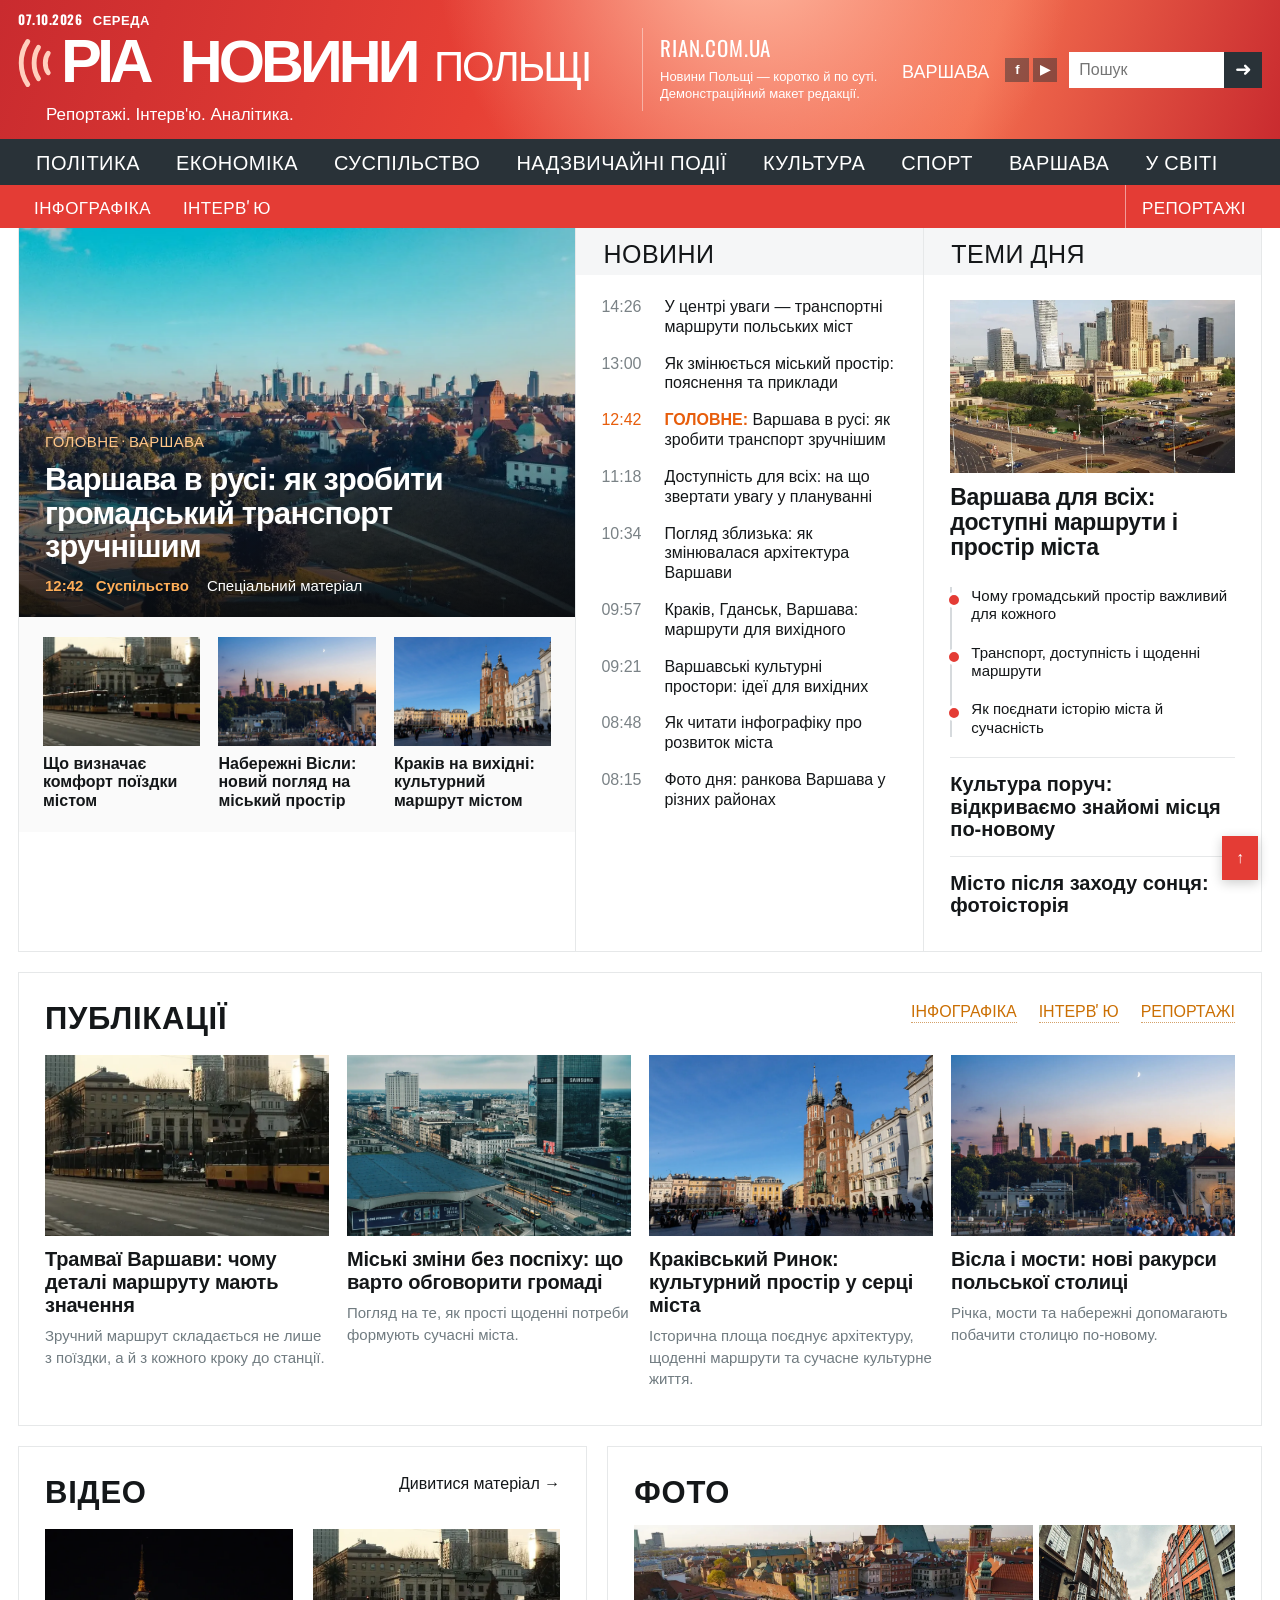
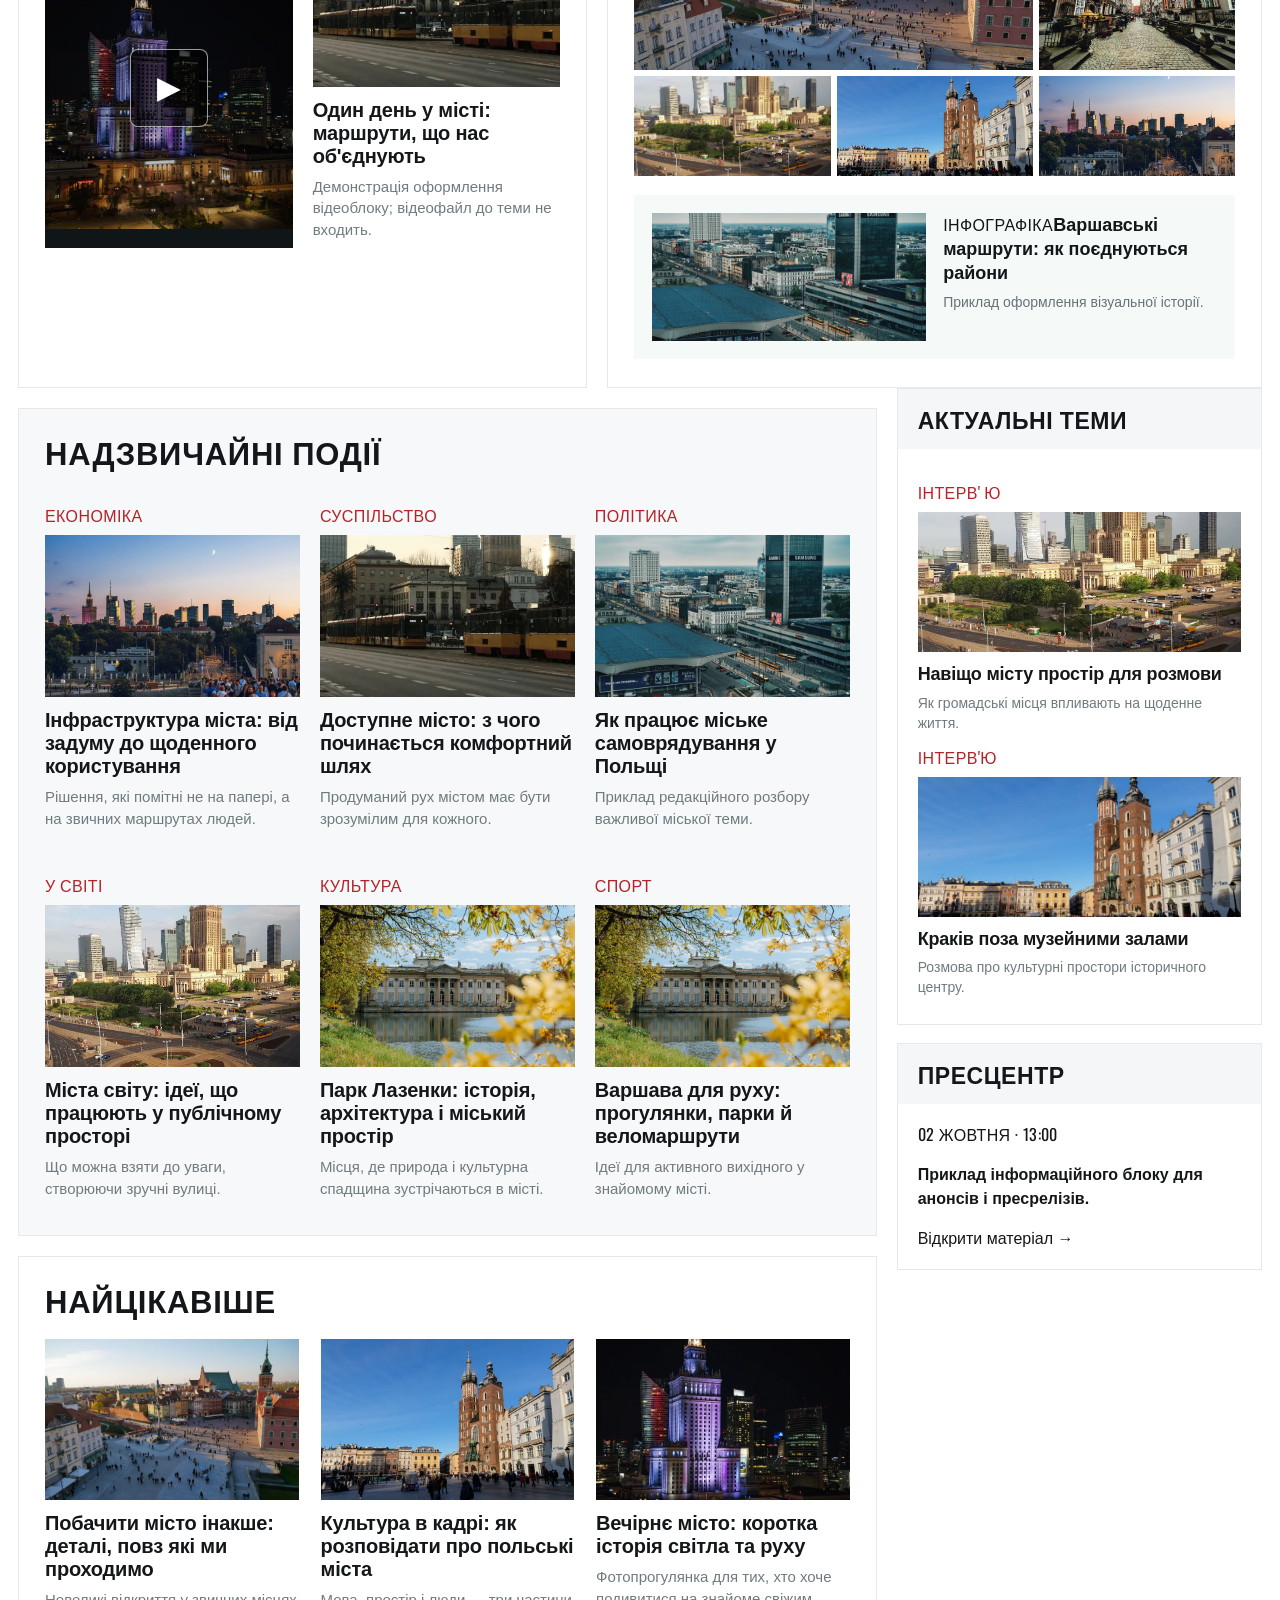
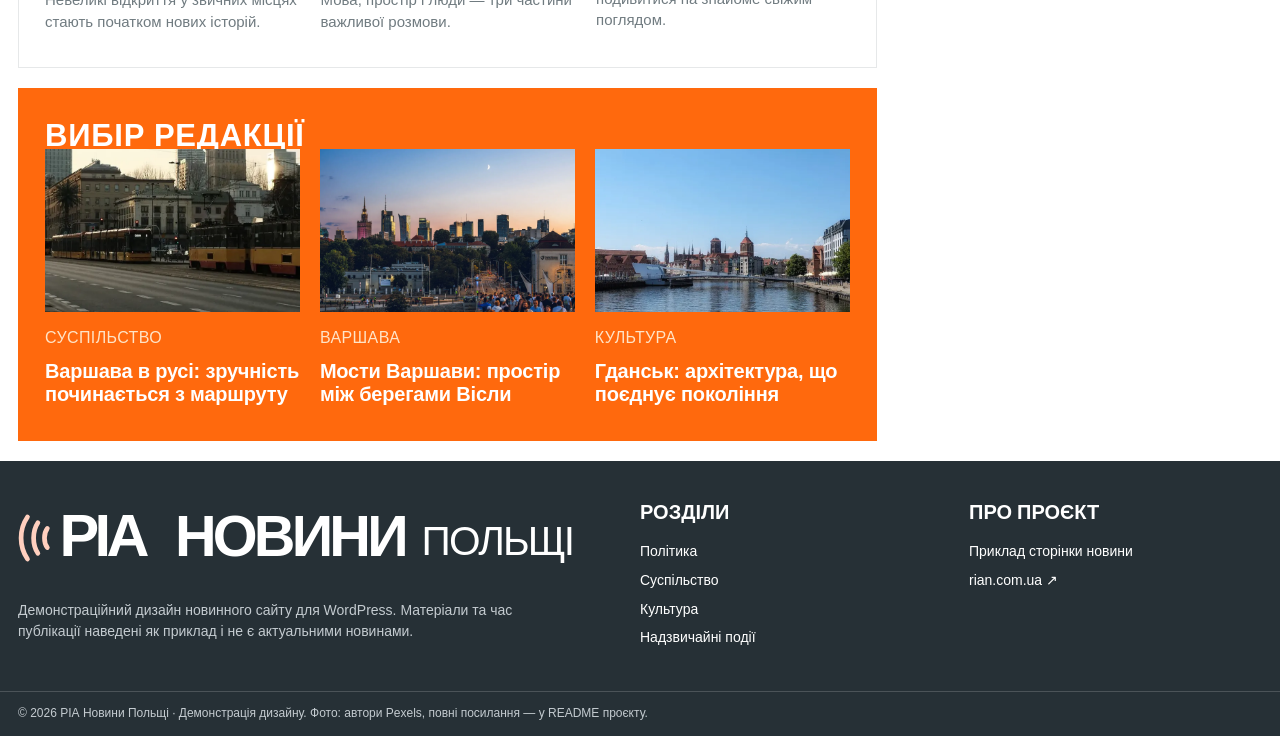
==== commit ff632ef2: "Add files via upload" ====
--- a/index.html
+++ b/index.html
@@ -3,21 +3,21 @@
   <head>
     <meta charset="utf-8" />
     <meta name="viewport" content="width=device-width,initial-scale=1" />
-    <title>РІА Новини Україна — головна | Демонстрація дизайну</title>
+    <title>РІА Новини Польщі — головна | Демонстрація дизайну</title>
     <meta
       name="description"
-      content="Демонстраційна головна сторінка новинного сайту РІА Новини Україна: стрічка новин, теми дня, публікації та медіа."
+      content="Демонстраційна головна сторінка новинного сайту РІА Новини Польщі: стрічка новин, теми дня, публікації та медіа."
     />
     <meta property="og:type" content="website" />
     <meta
       property="og:title"
-      content="РІА Новини Україна — демо новинного дизайну"
+      content="РІА Новини Польщі — демо новинного дизайну"
     />
     <meta
       property="og:description"
       content="Приклад головної сторінки та сторінки статті для новинної теми WordPress."
     />
-    <meta property="og:site_name" content="РІА Новини Україна" />
+    <meta property="og:site_name" content="РІА Новини Польщі" />
     <link rel="icon" href="assets/images/favicon.svg" type="image/svg+xml" />
     <link rel="stylesheet" href="assets/css/site.css" />
     <script src="assets/js/site.js" defer></script>
@@ -27,26 +27,26 @@
     <div class="site-shell">
       <header class="masthead">
         <div class="container masthead-inner">
-          <div class="header-date">02.10.2026 &nbsp; П'ЯТНИЦЯ</div>
+          <div class="header-date">07.10.2026 &nbsp; СЕРЕДА</div>
           <div class="brand-wrap">
             <a
               class="brand"
               href="index.html"
-              aria-label="РІА Новини Україна — головна"
+              aria-label="РІА Новини Польщі — головна"
               ><img
                 src="assets/images/logo.svg"
                 width="620"
                 height="88"
-                alt="РІА Новини Україна"
+                alt="РІА Новини Польщі"
             /></a>
             <p class="tagline">Репортажі. Інтерв'ю. Аналітика.</p>
           </div>
           <div class="masthead-note">
-            <strong>RIAN.COM.UA</strong>Головне за день — коротко і по суті.<br />Демонстраційний
+            <strong>RIAN.COM.UA</strong>Новини Польщі — коротко й по суті.<br />Демонстраційний
             макет редакції.
           </div>
           <div class="masthead-actions">
-            <span class="header-city">КИЇВ</span>
+            <span class="header-city">ВАРШАВА</span>
             <div class="social-pills" aria-label="Соціальні мережі">
               <a
                 href="https://www.facebook.com/"
@@ -105,7 +105,7 @@
           ><a class="nav-link" href="index.html#events">Надзвичайні події</a
           ><a class="nav-link" href="index.html#culture">Культура</a
           ><a class="nav-link" href="index.html#sport">Спорт</a
-          ><a class="nav-link" href="index.html#kyiv">Київ</a
+          ><a class="nav-link" href="index.html#warsaw">Варшава</a
           ><a class="nav-link" href="index.html#world">У світі</a>
         </div>
       </nav>
@@ -118,19 +118,19 @@
       </nav>
       <main id="main" class="container">
         <div id="search-status" class="search-note" role="status" hidden></div>
-        <div class="top-grid" id="kyiv">
+        <div class="top-grid" id="warsaw">
           <section class="lead-column" aria-label="Головна новина">
             <a class="lead-visual" href="article.html"
               ><img
-                src="assets/images/maidan.webp"
-                alt="Панорама центральної площі Києва"
+                src="assets/images/poland-warsaw-panorama.webp"
+                alt="Панорама польської столиці з повітря"
                 width="1500"
-                height="1000"
+                height="844"
               />
               <div class="lead-caption">
-                <span class="category-label">Головне · Київ</span>
+                <span class="category-label">Головне · Варшава</span>
                 <h1>
-                  Місто в русі: як зробити громадський транспорт зручнішим
+                  Варшава в русі: як зробити громадський транспорт зручнішим
                 </h1>
                 <div class="lead-meta">
                   <strong>12:42 &nbsp; Суспільство</strong
@@ -141,24 +141,28 @@
             <div class="lead-thumbs">
               <a class="thumb-card" href="article.html"
                 ><img
-                  src="assets/images/metro.webp"
-                  alt="Ескалатор станції метро"
+                  src="assets/images/poland-warsaw-tram.webp"
+                  alt="Трамвай біля центру Варшави"
                   loading="lazy"
                 /><strong>Що визначає комфорт поїздки містом</strong></a
               >
               <a class="thumb-card" href="article.html"
                 ><img
-                  src="assets/images/bridge.webp"
-                  alt="Міст через Дніпро"
+                  src="assets/images/poland-warsaw-bridge.webp"
+                  alt="Міст у Варшаві через Віслу"
                   loading="lazy"
-                /><strong>Новий погляд на міські простори</strong></a
+                /><strong
+                  >Набережні Вісли: новий погляд на міський простір</strong
+                ></a
               >
               <a class="thumb-card" href="article.html"
                 ><img
-                  src="assets/images/gallery.webp"
-                  alt="Відвідувачі художньої галереї"
+                  src="assets/images/poland-krakow-square.webp"
+                  alt="Ринкова площа Кракова"
                   loading="lazy"
-                /><strong>Культурний маршрут на вихідні</strong></a
+                /><strong
+                  >Краків на вихідні: культурний маршрут містом</strong
+                ></a
               >
             </div>
           </section>
@@ -168,7 +172,7 @@
               <li>
                 <time>14:26</time
                 ><a href="article.html"
-                  >У центрі уваги — розвиток громадського транспорту в містах</a
+                  >У центрі уваги — транспортні маршрути польських міст</a
                 >
               </li>
               <li>
@@ -180,8 +184,8 @@
               <li class="is-breaking">
                 <time>12:42</time
                 ><a href="article.html"
-                  ><strong>ГОЛОВНЕ:</strong> Місто в русі: як зробити транспорт
-                  зручнішим</a
+                  ><strong>ГОЛОВНЕ:</strong> Варшава в русі: як зробити
+                  транспорт зручнішим</a
                 >
               </li>
               <li>
@@ -193,19 +197,19 @@
               <li>
                 <time>10:34</time
                 ><a href="article.html"
-                  >Погляд зблизька: що розповідає архітектура Києва</a
+                  >Погляд зблизька: як змінювалася архітектура Варшави</a
                 >
               </li>
               <li>
                 <time>09:57</time
                 ><a href="article.html"
-                  >Міські маршрути для прогулянок: ідеї для вихідного</a
+                  >Краків, Гданськ, Варшава: маршрути для вихідного</a
                 >
               </li>
               <li>
                 <time>09:21</time
                 ><a href="article.html"
-                  >Культурні простори столиці у новому сезоні</a
+                  >Варшавські культурні простори: ідеї для вихідних</a
                 >
               </li>
               <li>
@@ -217,7 +221,7 @@
               <li>
                 <time>08:15</time
                 ><a href="article.html"
-                  >Фото дня: ранковий Київ у різних районах</a
+                  >Фото дня: ранкова Варшава у різних районах</a
                 >
               </li>
             </ol>
@@ -227,11 +231,11 @@
             <div class="feature-card">
               <a href="article.html"
                 ><img
-                  src="assets/images/skyline.webp"
-                  alt="Київський міський краєвид"
+                  src="assets/images/poland-warsaw-skyline.webp"
+                  alt="Варшавський міський краєвид"
                   loading="lazy"
                 />
-                <h3>Місто, в якому зручно жити: простір для нових рішень</h3></a
+                <h3>Варшава для всіх: доступні маршрути і простір міста</h3></a
               >
             </div>
             <ol class="topic-timeline">
@@ -274,13 +278,11 @@
           <div class="cards-4">
             <a class="story-card" href="article.html"
               ><img
-                src="assets/images/metro.webp"
-                alt="Київський метрополітен"
+                src="assets/images/poland-warsaw-tram.webp"
+                alt="Трамвай у Варшаві"
                 loading="lazy"
               />
-              <h3>
-                Транспорт починається з людини: чому деталі мають значення
-              </h3>
+              <h3>Трамваї Варшави: чому деталі маршруту мають значення</h3>
               <p>
                 Зручний маршрут складається не лише з поїздки, а й з кожного
                 кроку до станції.
@@ -288,7 +290,7 @@
             >
             <a class="story-card" href="article.html"
               ><img
-                src="assets/images/civic.webp"
+                src="assets/images/poland-warsaw-central.webp"
                 alt="Краєвид на місто"
                 loading="lazy"
               />
@@ -299,23 +301,23 @@
             >
             <a class="story-card" href="article.html"
               ><img
-                src="assets/images/gallery.webp"
-                alt="Відвідувачі на виставці у Києві"
+                src="assets/images/poland-krakow-square.webp"
+                alt="Ринкова площа Кракова"
                 loading="lazy"
               />
-              <h3>Галерея як місце розмови: чим живе культурний простір</h3>
+              <h3>Краківський Ринок: культурний простір у серці міста</h3>
               <p>
-                Мистецтво виходить за рамки виставкової зали та збирає різні
-                голоси.
+                Історична площа поєднує архітектуру, щоденні маршрути та сучасне
+                культурне життя.
               </p></a
             >
             <a class="story-card" href="article.html"
               ><img
-                src="assets/images/bridge.webp"
-                alt="Дніпро та міст у Києві"
+                src="assets/images/poland-warsaw-bridge.webp"
+                alt="Міст і набережна Вісли у Варшаві"
                 loading="lazy"
               />
-              <h3>З іншого берега: нові ракурси знайомого міста</h3>
+              <h3>Вісла і мости: нові ракурси польської столиці</h3>
               <p>
                 Річка, мости та набережні допомагають побачити столицю
                 по-новому.
@@ -337,16 +339,16 @@
                 class="video-poster"
                 aria-label="Відкрити демонстраційний матеріал про міський транспорт"
                 ><img
-                  src="assets/images/night.webp"
-                  alt="Вечірній Київ"
+                  src="assets/images/poland-warsaw-night.webp"
+                  alt="Палац культури і науки у вечірній Варшаві"
                   loading="lazy"
                 /><span class="play-icon" aria-hidden="true">▶</span></a
               >
               <div>
                 <a class="story-card" href="article.html"
                   ><img
-                    src="assets/images/metro.webp"
-                    alt="Станція метро"
+                    src="assets/images/poland-warsaw-tram.webp"
+                    alt="Трамвайна лінія Варшави"
                     loading="lazy"
                   />
                   <h3>Один день у місті: маршрути, що нас об'єднують</h3>
@@ -365,32 +367,34 @@
               href="article.html"
               aria-label="Переглянути фотоісторію міста"
               ><img
-                src="assets/images/maidan.webp"
-                alt="Центральна площа"
+                src="assets/images/poland-warsaw-oldtown.webp"
+                alt="Старе місто Варшави"
                 loading="lazy" /><img
-                src="assets/images/street.webp"
-                alt="Вулиця в Києві"
+                src="assets/images/poland-gdansk-street.webp"
+                alt="Вулиця Маріацька у Гданську"
                 loading="lazy" /><img
-                src="assets/images/skyline.webp"
-                alt="Панорама Києва"
+                src="assets/images/poland-warsaw-skyline.webp"
+                alt="Панорама Варшави"
                 loading="lazy" /><img
-                src="assets/images/gallery.webp"
-                alt="Мистецький простір"
+                src="assets/images/poland-krakow-square.webp"
+                alt="Історичний центр Кракова"
                 loading="lazy" /><img
-                src="assets/images/bridge.webp"
+                src="assets/images/poland-warsaw-bridge.webp"
                 alt="Міст через річку"
                 loading="lazy"
             /></a>
             <div class="info-panel">
               <img
-                src="assets/images/civic.webp"
-                alt="Міський краєвид"
+                src="assets/images/poland-warsaw-central.webp"
+                alt="Міський краєвид Варшави"
                 loading="lazy"
               />
               <div>
                 <span class="category-label">Інфографіка</span
                 ><a href="article.html"
-                  ><strong>Маршрут міста: як поєднуються його райони</strong></a
+                  ><strong
+                    >Варшавські маршрути: як поєднуються райони</strong
+                  ></a
                 >
                 <p>Приклад оформлення візуальної історії.</p>
               </div>
@@ -413,8 +417,8 @@
                 <a class="story-card" id="economy" href="article.html"
                   ><span class="category-label">Економіка</span
                   ><img
-                    src="assets/images/bridge.webp"
-                    alt="Міст через Дніпро"
+                    src="assets/images/poland-warsaw-bridge.webp"
+                    alt="Міст у Варшаві через Віслу"
                     loading="lazy"
                   />
                   <h3>
@@ -428,8 +432,8 @@
                 <a class="story-card" id="society" href="article.html"
                   ><span class="category-label">Суспільство</span
                   ><img
-                    src="assets/images/metro.webp"
-                    alt="Метро Києва"
+                    src="assets/images/poland-warsaw-tram.webp"
+                    alt="Трамвай у Варшаві"
                     loading="lazy"
                   />
                   <h3>Доступне місто: з чого починається комфортний шлях</h3>
@@ -440,17 +444,17 @@
                 <a class="story-card" id="politics" href="article.html"
                   ><span class="category-label">Політика</span
                   ><img
-                    src="assets/images/civic.webp"
+                    src="assets/images/poland-warsaw-central.webp"
                     alt="Панорама міста"
                     loading="lazy"
                   />
-                  <h3>Як ухвалюють рішення для міського простору</h3>
+                  <h3>Як працює міське самоврядування у Польщі</h3>
                   <p>Приклад редакційного розбору важливої міської теми.</p></a
                 >
                 <a class="story-card" id="world" href="article.html"
                   ><span class="category-label">У світі</span
                   ><img
-                    src="assets/images/skyline.webp"
+                    src="assets/images/poland-warsaw-skyline.webp"
                     alt="Місто з висоти"
                     loading="lazy"
                   />
@@ -460,25 +464,24 @@
                 <a class="story-card" id="culture" href="article.html"
                   ><span class="category-label">Культура</span
                   ><img
-                    src="assets/images/gallery.webp"
-                    alt="Експозиція в галереї"
-                    loading="lazy"
-                  />
-                  <h3>Виставка як діалог: нова зустріч із мистецтвом</h3>
+                    src="assets/images/poland-lazienki.webp"
+                    alt="Палац на острові в парку Лазенки"
+                    loading="lazy"
+                  />
+                  <h3>Парк Лазенки: історія, архітектура і міський простір</h3>
                   <p>
-                    Місця, що спонукають зупинитися й подивитися навколо.
+                    Місця, де природа і культурна спадщина зустрічаються в
+                    місті.
                   </p></a
                 >
                 <a class="story-card" id="sport" href="article.html"
                   ><span class="category-label">Спорт</span
                   ><img
-                    src="assets/images/street.webp"
-                    alt="Вулиця Києва"
-                    loading="lazy"
-                  />
-                  <h3>
-                    Місто для руху: прогулянки, велосипеди й відкриті простори
-                  </h3>
+                    src="assets/images/poland-lazienki.webp"
+                    alt="Парк Лазенки у Варшаві"
+                    loading="lazy"
+                  />
+                  <h3>Варшава для руху: прогулянки, парки й веломаршрути</h3>
                   <p>Ідеї для активного вихідного у знайомому місті.</p></a
                 >
               </div>
@@ -494,8 +497,8 @@
               <div class="cards-3">
                 <a class="story-card" href="article.html"
                   ><img
-                    src="assets/images/maidan.webp"
-                    alt="Київська площа"
+                    src="assets/images/poland-warsaw-oldtown.webp"
+                    alt="Старе місто Варшави"
                     loading="lazy"
                   />
                   <h3>Побачити місто інакше: деталі, повз які ми проходимо</h3>
@@ -505,16 +508,16 @@
                   </p></a
                 ><a class="story-card" href="article.html"
                   ><img
-                    src="assets/images/gallery.webp"
-                    alt="Відвідувачі галереї"
-                    loading="lazy"
-                  />
-                  <h3>Культура в кадрі: як розповідати про мистецтво</h3>
+                    src="assets/images/poland-krakow-square.webp"
+                    alt="Ринкова площа Кракова"
+                    loading="lazy"
+                  />
+                  <h3>Культура в кадрі: як розповідати про польські міста</h3>
                   <p>Мова, простір і люди — три частини важливої розмови.</p></a
                 ><a class="story-card" href="article.html"
                   ><img
-                    src="assets/images/night.webp"
-                    alt="Нічний Київ"
+                    src="assets/images/poland-warsaw-night.webp"
+                    alt="Вечірня Варшава"
                     loading="lazy"
                   />
                   <h3>Вечірнє місто: коротка історія світла та руху</h3>
@@ -530,25 +533,25 @@
               <div class="cards-3">
                 <a class="story-card" href="article.html"
                   ><img
-                    src="assets/images/metro.webp"
-                    alt="Метро"
+                    src="assets/images/poland-warsaw-tram.webp"
+                    alt="Варшавський трамвай"
                     loading="lazy"
                   /><span class="category-label">Суспільство</span>
-                  <h3>Місто в русі: зручність починається з маршруту</h3></a
+                  <h3>Варшава в русі: зручність починається з маршруту</h3></a
                 ><a class="story-card" href="article.html"
                   ><img
-                    src="assets/images/bridge.webp"
+                    src="assets/images/poland-warsaw-bridge.webp"
                     alt="Міст"
                     loading="lazy"
-                  /><span class="category-label">Київ</span>
-                  <h3>Мости, що поєднують береги й історії</h3></a
+                  /><span class="category-label">Варшава</span>
+                  <h3>Мости Варшави: простір між берегами Вісли</h3></a
                 ><a class="story-card" href="article.html"
                   ><img
-                    src="assets/images/gallery.webp"
-                    alt="Галерея"
+                    src="assets/images/poland-gdansk-waterfront.webp"
+                    alt="Історична набережна Гданська"
                     loading="lazy"
                   /><span class="category-label">Культура</span>
-                  <h3>Місце зустрічі: мистецтво для всіх</h3></a
+                  <h3>Гданськ: архітектура, що поєднує покоління</h3></a
                 >
               </div>
             </section>
@@ -558,10 +561,10 @@
               <h2 class="sidebar-title">Актуальні теми</h2>
               <div class="sidebar-content">
                 <a class="story-card" href="article.html"
-                  ><span class="category-label">Точка зору</span
-                  ><img
-                    src="assets/images/skyline.webp"
-                    alt="Міський краєвид"
+                  ><span class="category-label">Інтервʼю</span
+                  ><img
+                    src="assets/images/poland-warsaw-skyline.webp"
+                    alt="Міський краєвид Варшави"
                     loading="lazy"
                   />
                   <h3>Навіщо місту простір для розмови</h3>
@@ -569,12 +572,12 @@
                 ><a class="story-card" href="article.html"
                   ><span class="category-label">Інтерв'ю</span
                   ><img
-                    src="assets/images/gallery.webp"
-                    alt="Галерея"
-                    loading="lazy"
-                  />
-                  <h3>Мистецтво поза стінами музею</h3>
-                  <p>Розмова про роль культурних просторів.</p></a
+                    src="assets/images/poland-krakow-square.webp"
+                    alt="Ринкова площа Кракова"
+                    loading="lazy"
+                  />
+                  <h3>Краків поза музейними залами</h3>
+                  <p>Розмова про культурні простори історичного центру.</p></a
                 >
               </div>
             </section>
@@ -600,7 +603,7 @@
             <a class="footer-brand" href="index.html"
               ><img
                 src="assets/images/logo.svg"
-                alt="РІА Новини Україна"
+                alt="РІА Новини Польщі"
                 width="340"
                 height="49"
             /></a>
@@ -627,8 +630,8 @@
         </div>
         <div class="footer-bottom">
           <div class="container">
-            © 2026 РІА Новини Україна · Демонстрація дизайну. Фото: автори
-            Unsplash, повні посилання — у README проєкту.
+            © 2026 РІА Новини Польщі · Демонстрація дизайну. Фото: автори
+            Pexels, повні посилання — у README проєкту.
           </div>
         </div>
       </footer>
--- a/assets/css/site.css
+++ b/assets/css/site.css
@@ -26,10 +26,10 @@
   font-weight: 700;
   src: url("../fonts/oswald-latin-700-normal.woff2") format("woff2");
 }
-/* РІА Новини Україна — editorial demo / WordPress theme */
+/* РІА Новини Польщі — editorial demo / WordPress theme */
 :root {
-  --accent: #ff4b34;
-  --accent-dark: #db3b25;
+  --accent: #e43c35;
+  --accent-dark: #b52329;
   --orange: #ef8500;
   --ink: #141719;
   --charcoal: #293238;
@@ -123,8 +123,8 @@
 }
 .masthead {
   background:
-    radial-gradient(circle at 59% -40%, #ffb275 0, transparent 41%),
-    linear-gradient(108deg, #f94130 0%, #ff673a 38%, #ff8451 76%, #ef4932 100%);
+    radial-gradient(circle at 59% -40%, #ffb9a1 0, transparent 41%),
+    linear-gradient(108deg, #c92b2f 0%, #e74035 38%, #f36d4e 76%, #c92b2f 100%);
   color: white;
 }
 .masthead-inner {
@@ -287,7 +287,7 @@
 }
 .nav-secondary .nav-link:hover,
 .nav-secondary .nav-link:focus-visible {
-  background: #d43a23;
+  background: #b52329;
 }
 .nav-secondary .nav-link:last-child {
   border-left: 1px solid #ffffff7d;
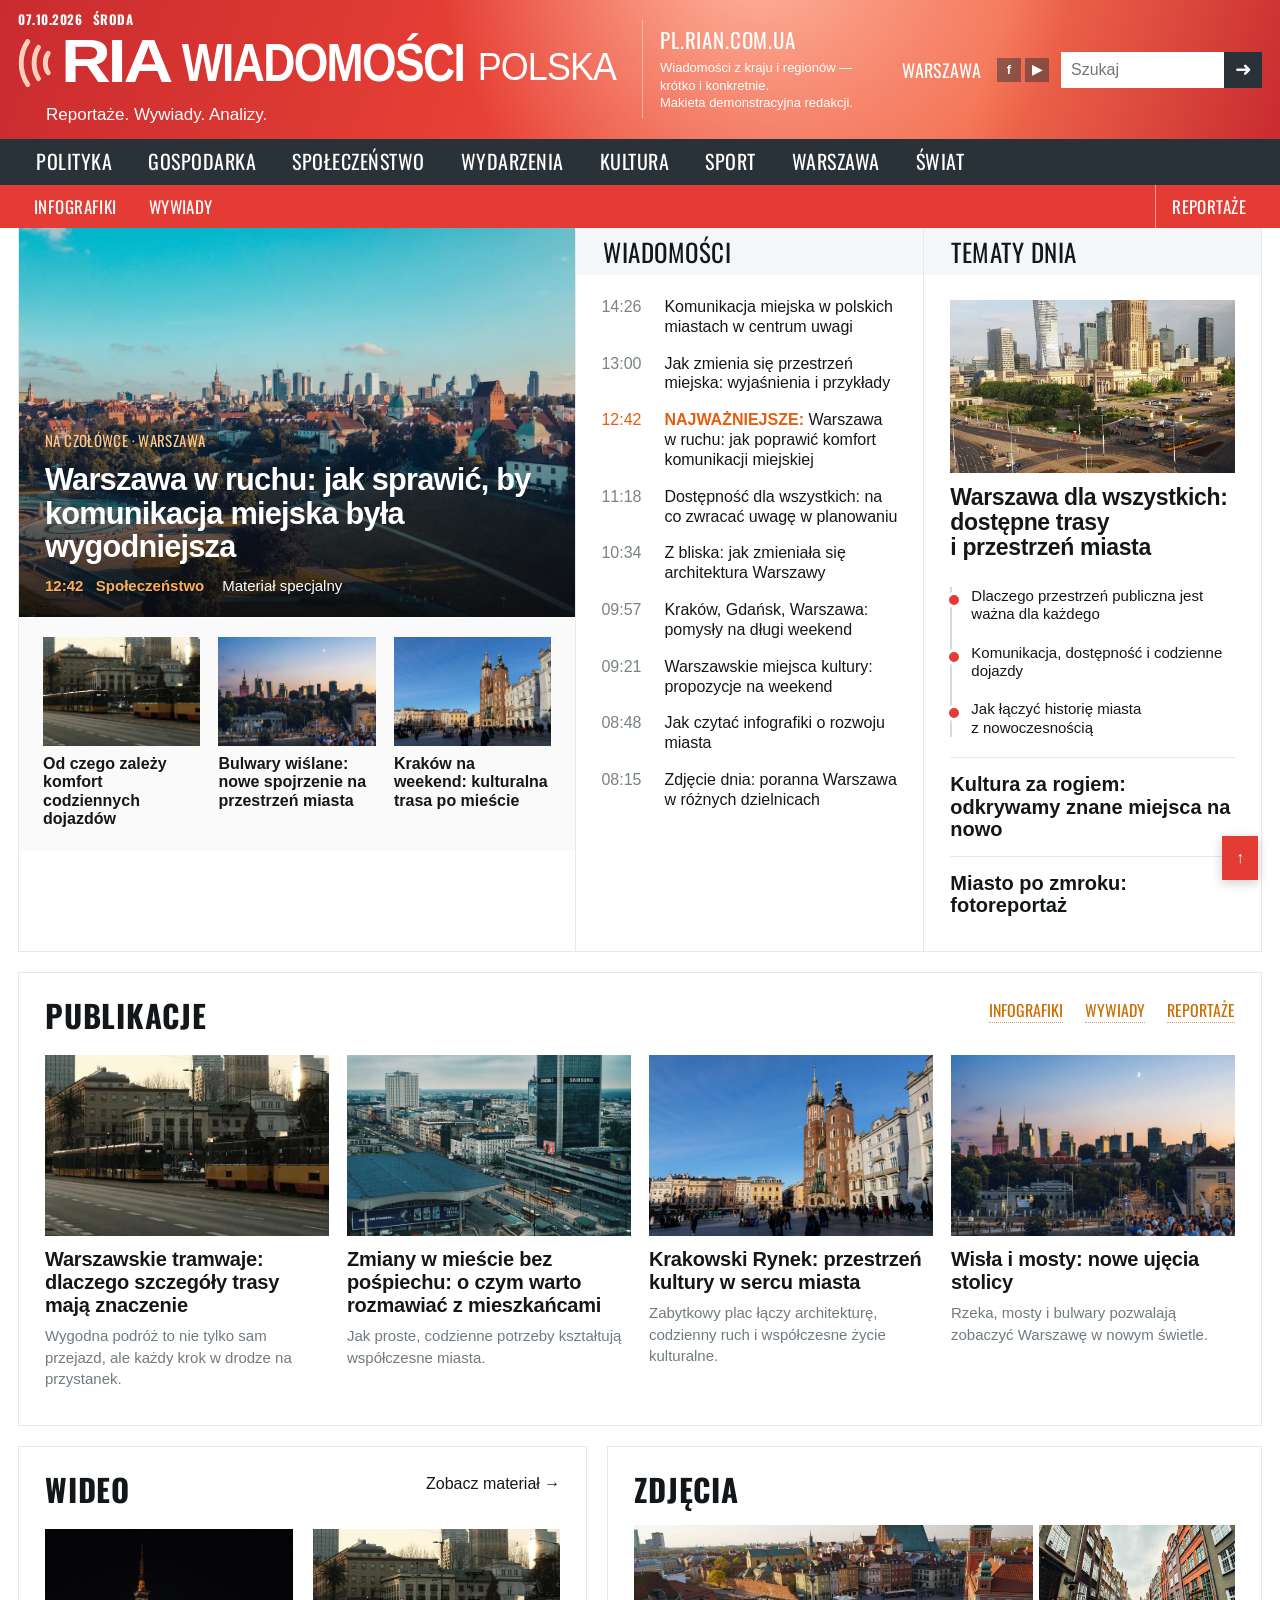
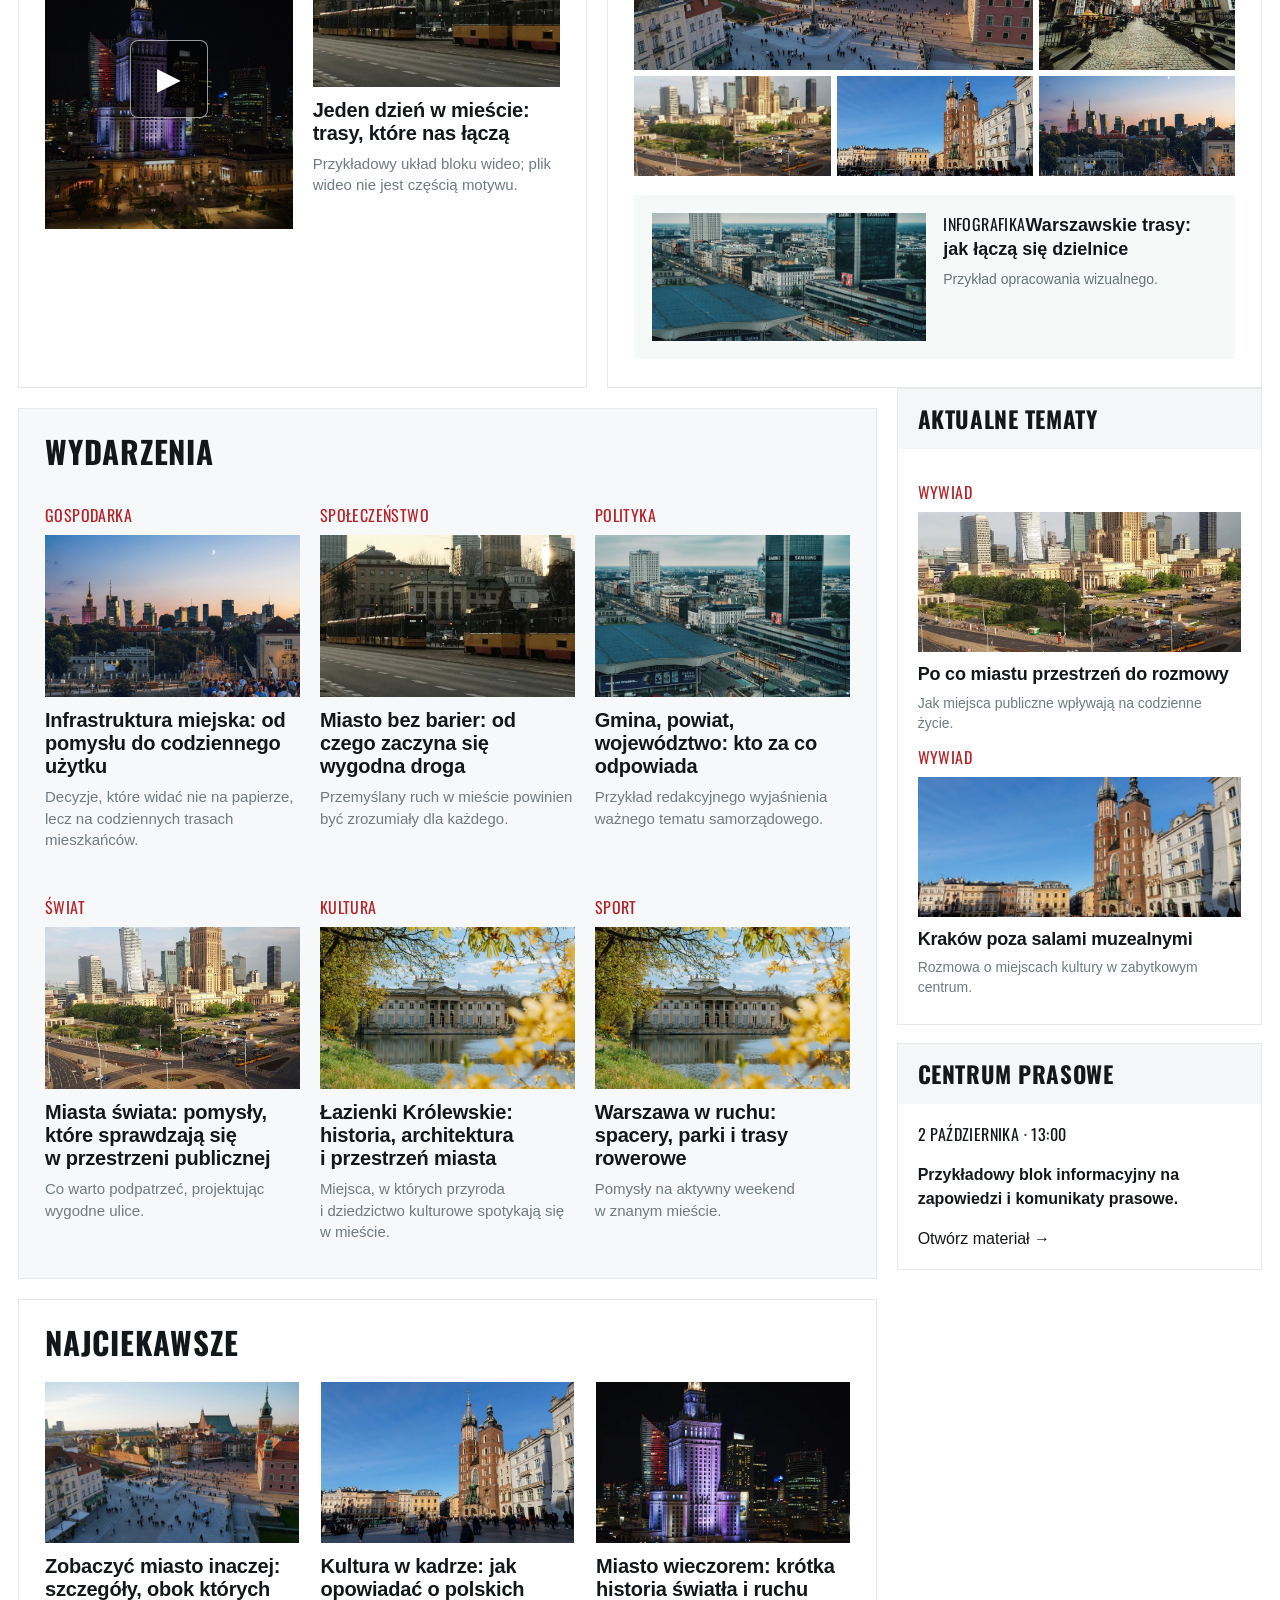
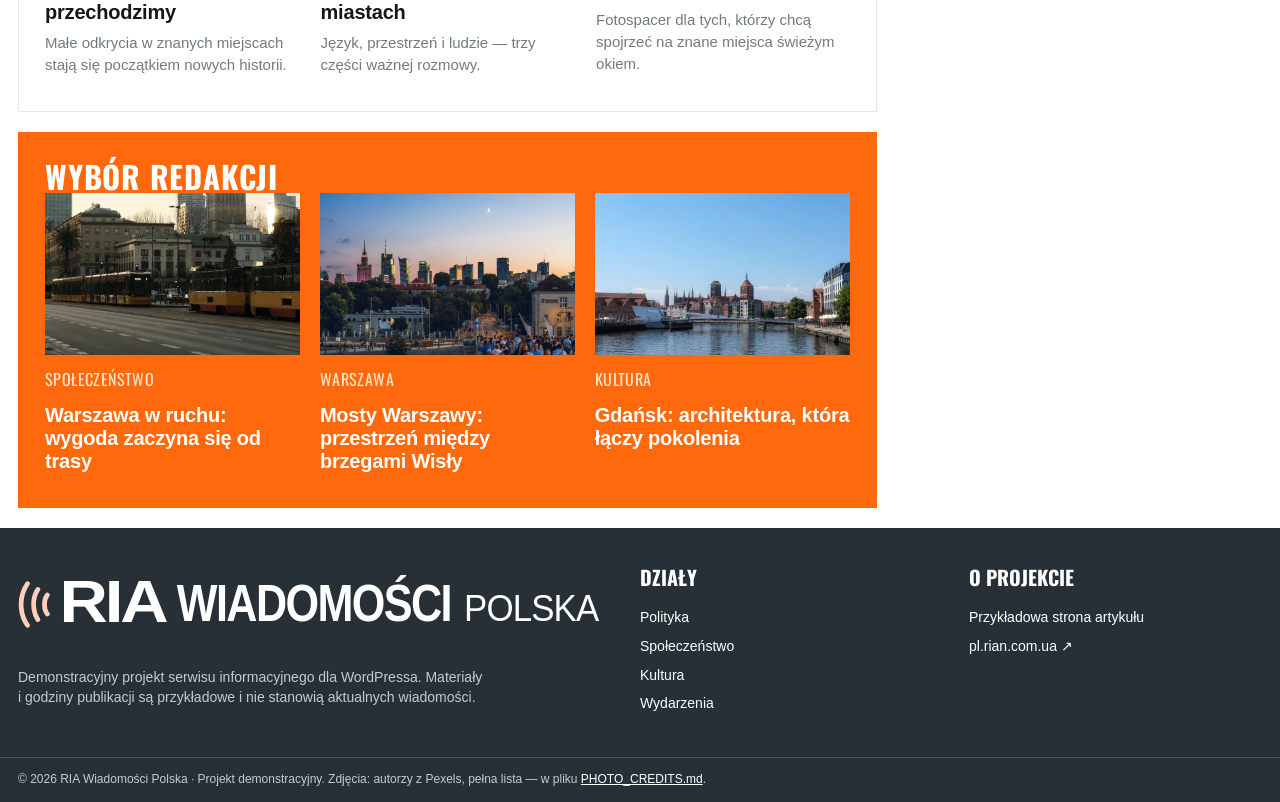
==== commit f9ffbee0: "Add files via upload" ====
--- a/index.html
+++ b/index.html
@@ -1,53 +1,56 @@
 <!doctype html>
-<html lang="uk">
+<html lang="pl">
   <head>
     <meta charset="utf-8" />
     <meta name="viewport" content="width=device-width,initial-scale=1" />
-    <title>РІА Новини Польщі — головна | Демонстрація дизайну</title>
+    <title>RIA Wiadomości Polska — strona główna | Projekt demonstracyjny</title>
     <meta
       name="description"
-      content="Демонстраційна головна сторінка новинного сайту РІА Новини Польщі: стрічка новин, теми дня, публікації та медіа."
+      content="Demonstracyjna strona główna serwisu RIA Wiadomości Polska: wiadomości z kraju i regionów, tematy dnia, publikacje i multimedia."
     />
+    <link rel="canonical" href="https://pl.rian.com.ua/" />
     <meta property="og:type" content="website" />
+    <meta property="og:locale" content="pl_PL" />
+    <meta property="og:url" content="https://pl.rian.com.ua/" />
     <meta
       property="og:title"
-      content="РІА Новини Польщі — демо новинного дизайну"
+      content="RIA Wiadomości Polska — demo serwisu informacyjnego"
     />
     <meta
       property="og:description"
-      content="Приклад головної сторінки та сторінки статті для новинної теми WordPress."
+      content="Przykładowa strona główna i strona artykułu dla motywu informacyjnego WordPress."
     />
-    <meta property="og:site_name" content="РІА Новини Польщі" />
+    <meta property="og:site_name" content="RIA Wiadomości Polska" />
     <link rel="icon" href="assets/images/favicon.svg" type="image/svg+xml" />
     <link rel="stylesheet" href="assets/css/site.css" />
     <script src="assets/js/site.js" defer></script>
   </head>
   <body>
-    <a class="skip-link" href="#main">Перейти до вмісту</a>
+    <a class="skip-link" href="#main">Przejdź do treści</a>
     <div class="site-shell">
       <header class="masthead">
         <div class="container masthead-inner">
-          <div class="header-date">07.10.2026 &nbsp; СЕРЕДА</div>
+          <div class="header-date">07.10.2026 &nbsp; ŚRODA</div>
           <div class="brand-wrap">
             <a
               class="brand"
               href="index.html"
-              aria-label="РІА Новини Польщі — головна"
+              aria-label="RIA Wiadomości Polska — strona główna"
               ><img
                 src="assets/images/logo.svg"
                 width="620"
                 height="88"
-                alt="РІА Новини Польщі"
+                alt="RIA Wiadomości Polska"
             /></a>
-            <p class="tagline">Репортажі. Інтерв'ю. Аналітика.</p>
+            <p class="tagline">Reportaże. Wywiady. Analizy.</p>
           </div>
           <div class="masthead-note">
-            <strong>RIAN.COM.UA</strong>Новини Польщі — коротко й по суті.<br />Демонстраційний
-            макет редакції.
+            <strong>PL.RIAN.COM.UA</strong>Wiadomości z kraju i regionów — krótko i konkretnie.<br />Makieta
+            demonstracyjna redakcji.
           </div>
           <div class="masthead-actions">
-            <span class="header-city">ВАРШАВА</span>
-            <div class="social-pills" aria-label="Соціальні мережі">
+            <span class="header-city">WARSZAWA</span>
+            <div class="social-pills" aria-label="Media społecznościowe">
               <a
                 href="https://www.facebook.com/"
                 target="_blank"
@@ -69,20 +72,20 @@
               method="get"
               role="search"
             >
-              <label class="sr-only" for="site-search">Пошук</label
+              <label class="sr-only" for="site-search">Szukaj</label
               ><input
                 id="site-search"
                 name="q"
                 type="search"
-                placeholder="Пошук"
-              /><button type="submit" aria-label="Шукати">➜</button>
+                placeholder="Szukaj"
+              /><button type="submit" aria-label="Wyszukaj">➜</button>
             </form>
             <button
               class="search-toggle"
               type="button"
               aria-expanded="false"
               aria-controls="header-search-form"
-              aria-label="Відкрити пошук"
+              aria-label="Otwórz wyszukiwarkę"
             >
               ⌕</button
             ><button
@@ -90,51 +93,51 @@
               type="button"
               aria-expanded="false"
               aria-controls="primary-menu"
-              aria-label="Відкрити меню"
+              aria-label="Otwórz menu"
             >
               ☰
             </button>
           </div>
         </div>
       </header>
-      <nav class="nav-primary" aria-label="Основні рубрики">
+      <nav class="nav-primary" aria-label="Główne działy">
         <div class="container nav-track" id="primary-menu">
-          <a class="nav-link" href="politics.html">Політика</a
-          ><a class="nav-link" href="index.html#economy">Економіка</a
-          ><a class="nav-link" href="index.html#society">Суспільство</a
-          ><a class="nav-link" href="index.html#events">Надзвичайні події</a
-          ><a class="nav-link" href="index.html#culture">Культура</a
-          ><a class="nav-link" href="index.html#sport">Спорт</a
-          ><a class="nav-link" href="index.html#warsaw">Варшава</a
-          ><a class="nav-link" href="index.html#world">У світі</a>
+          <a class="nav-link" href="politics.html">Polityka</a
+          ><a class="nav-link" href="index.html#economy">Gospodarka</a
+          ><a class="nav-link" href="index.html#society">Społeczeństwo</a
+          ><a class="nav-link" href="index.html#events">Wydarzenia</a
+          ><a class="nav-link" href="index.html#culture">Kultura</a
+          ><a class="nav-link" href="index.html#sport">Sport</a
+          ><a class="nav-link" href="index.html#warsaw">Warszawa</a
+          ><a class="nav-link" href="index.html#world">Świat</a>
         </div>
       </nav>
-      <nav class="nav-secondary" aria-label="Додаткові рубрики">
+      <nav class="nav-secondary" aria-label="Dodatkowe działy">
         <div class="container nav-track">
-          <a class="nav-link" href="index.html#media">Інфографіка</a
-          ><a class="nav-link" href="index.html#publications">Інтервʼю</a
-          ><a class="nav-link" href="index.html#publications">Репортажі</a>
+          <a class="nav-link" href="index.html#media">Infografiki</a
+          ><a class="nav-link" href="index.html#publications">Wywiady</a
+          ><a class="nav-link" href="index.html#publications">Reportaże</a>
         </div>
       </nav>
       <main id="main" class="container">
         <div id="search-status" class="search-note" role="status" hidden></div>
         <div class="top-grid" id="warsaw">
-          <section class="lead-column" aria-label="Головна новина">
+          <section class="lead-column" aria-label="Najważniejsza wiadomość">
             <a class="lead-visual" href="article.html"
               ><img
                 src="assets/images/poland-warsaw-panorama.webp"
-                alt="Панорама польської столиці з повітря"
+                alt="Panorama Warszawy z lotu ptaka"
                 width="1500"
                 height="844"
               />
               <div class="lead-caption">
-                <span class="category-label">Головне · Варшава</span>
+                <span class="category-label">Na czołówce · Warszawa</span>
                 <h1>
-                  Варшава в русі: як зробити громадський транспорт зручнішим
+                  Warszawa w ruchu: jak sprawić, by komunikacja miejska była wygodniejsza
                 </h1>
                 <div class="lead-meta">
-                  <strong>12:42 &nbsp; Суспільство</strong
-                  ><span>Спеціальний матеріал</span>
+                  <strong>12:42 &nbsp; Społeczeństwo</strong
+                  ><span>Materiał specjalny</span>
                 </div>
               </div></a
             >
@@ -142,123 +145,123 @@
               <a class="thumb-card" href="article.html"
                 ><img
                   src="assets/images/poland-warsaw-tram.webp"
-                  alt="Трамвай біля центру Варшави"
+                  alt="Tramwaj w centrum Warszawy"
                   loading="lazy"
-                /><strong>Що визначає комфорт поїздки містом</strong></a
+                /><strong>Od czego zależy komfort codziennych dojazdów</strong></a
               >
               <a class="thumb-card" href="article.html"
                 ><img
                   src="assets/images/poland-warsaw-bridge.webp"
-                  alt="Міст у Варшаві через Віслу"
+                  alt="Most na Wiśle w Warszawie"
                   loading="lazy"
                 /><strong
-                  >Набережні Вісли: новий погляд на міський простір</strong
+                  >Bulwary wiślane: nowe spojrzenie na przestrzeń miasta</strong
                 ></a
               >
               <a class="thumb-card" href="article.html"
                 ><img
                   src="assets/images/poland-krakow-square.webp"
-                  alt="Ринкова площа Кракова"
+                  alt="Rynek Główny w Krakowie"
                   loading="lazy"
                 /><strong
-                  >Краків на вихідні: культурний маршрут містом</strong
+                  >Kraków na weekend: kulturalna trasa po mieście</strong
                 ></a
               >
             </div>
           </section>
           <section class="news-column" aria-labelledby="news-title">
-            <h2 class="panel-heading" id="news-title">Новини</h2>
+            <h2 class="panel-heading" id="news-title">Wiadomości</h2>
             <ol class="news-feed">
               <li>
                 <time>14:26</time
                 ><a href="article.html"
-                  >У центрі уваги — транспортні маршрути польських міст</a
+                  >Komunikacja miejska w polskich miastach w centrum uwagi</a
                 >
               </li>
               <li>
                 <time>13:00</time
                 ><a href="article.html"
-                  >Як змінюється міський простір: пояснення та приклади</a
+                  >Jak zmienia się przestrzeń miejska: wyjaśnienia i przykłady</a
                 >
               </li>
               <li class="is-breaking">
                 <time>12:42</time
                 ><a href="article.html"
-                  ><strong>ГОЛОВНЕ:</strong> Варшава в русі: як зробити
-                  транспорт зручнішим</a
+                  ><strong>NAJWAŻNIEJSZE:</strong> Warszawa w ruchu: jak poprawić
+                  komfort komunikacji miejskiej</a
                 >
               </li>
               <li>
                 <time>11:18</time
                 ><a href="article.html"
-                  >Доступність для всіх: на що звертати увагу у плануванні</a
+                  >Dostępność dla wszystkich: na co zwracać uwagę w planowaniu</a
                 >
               </li>
               <li>
                 <time>10:34</time
                 ><a href="article.html"
-                  >Погляд зблизька: як змінювалася архітектура Варшави</a
+                  >Z bliska: jak zmieniała się architektura Warszawy</a
                 >
               </li>
               <li>
                 <time>09:57</time
                 ><a href="article.html"
-                  >Краків, Гданськ, Варшава: маршрути для вихідного</a
+                  >Kraków, Gdańsk, Warszawa: pomysły na długi weekend</a
                 >
               </li>
               <li>
                 <time>09:21</time
                 ><a href="article.html"
-                  >Варшавські культурні простори: ідеї для вихідних</a
+                  >Warszawskie miejsca kultury: propozycje na weekend</a
                 >
               </li>
               <li>
                 <time>08:48</time
                 ><a href="article.html"
-                  >Як читати інфографіку про розвиток міста</a
+                  >Jak czytać infografiki o rozwoju miasta</a
                 >
               </li>
               <li>
                 <time>08:15</time
                 ><a href="article.html"
-                  >Фото дня: ранкова Варшава у різних районах</a
+                  >Zdjęcie dnia: poranna Warszawa w różnych dzielnicach</a
                 >
               </li>
             </ol>
           </section>
           <aside class="today-column" aria-labelledby="today-title">
-            <h2 class="panel-heading" id="today-title">Теми дня</h2>
+            <h2 class="panel-heading" id="today-title">Tematy dnia</h2>
             <div class="feature-card">
               <a href="article.html"
                 ><img
                   src="assets/images/poland-warsaw-skyline.webp"
-                  alt="Варшавський міський краєвид"
+                  alt="Panorama centrum Warszawy"
                   loading="lazy"
                 />
-                <h3>Варшава для всіх: доступні маршрути і простір міста</h3></a
+                <h3>Warszawa dla wszystkich: dostępne trasy i przestrzeń miasta</h3></a
               >
             </div>
             <ol class="topic-timeline">
               <li>
                 <a href="article.html"
-                  >Чому громадський простір важливий для кожного</a
+                  >Dlaczego przestrzeń publiczna jest ważna dla każdego</a
                 >
               </li>
               <li>
                 <a href="article.html"
-                  >Транспорт, доступність і щоденні маршрути</a
+                  >Komunikacja, dostępność i codzienne dojazdy</a
                 >
               </li>
               <li>
                 <a href="article.html"
-                  >Як поєднати історію міста й сучасність</a
+                  >Jak łączyć historię miasta z nowoczesnością</a
                 >
               </li>
             </ol>
             <div class="today-links">
               <a href="article.html"
-                >Культура поруч: відкриваємо знайомі місця по-новому</a
-              ><a href="article.html">Місто після заходу сонця: фотоісторія</a>
+                >Kultura za rogiem: odkrywamy znane miejsca na nowo</a
+              ><a href="article.html">Miasto po zmroku: fotoreportaż</a>
             </div>
           </aside>
         </div>
@@ -268,59 +271,59 @@
           aria-labelledby="publications-title"
         >
           <div class="section-head">
-            <h2 class="section-title" id="publications-title">Публікації</h2>
+            <h2 class="section-title" id="publications-title">Publikacje</h2>
             <div class="section-tabs">
-              <a href="#media">Інфографіка</a
-              ><a href="#publications">Інтервʼю</a
-              ><a href="#publications">Репортажі</a>
+              <a href="#media">Infografiki</a
+              ><a href="#publications">Wywiady</a
+              ><a href="#publications">Reportaże</a>
             </div>
           </div>
           <div class="cards-4">
             <a class="story-card" href="article.html"
               ><img
                 src="assets/images/poland-warsaw-tram.webp"
-                alt="Трамвай у Варшаві"
+                alt="Tramwaj w Warszawie"
                 loading="lazy"
               />
-              <h3>Трамваї Варшави: чому деталі маршруту мають значення</h3>
+              <h3>Warszawskie tramwaje: dlaczego szczegóły trasy mają znaczenie</h3>
               <p>
-                Зручний маршрут складається не лише з поїздки, а й з кожного
-                кроку до станції.
+                Wygodna podróż to nie tylko sam przejazd, ale każdy krok
+                w drodze na przystanek.
               </p></a
             >
             <a class="story-card" href="article.html"
               ><img
                 src="assets/images/poland-warsaw-central.webp"
-                alt="Краєвид на місто"
+                alt="Widok na Dworzec Centralny w Warszawie"
                 loading="lazy"
               />
-              <h3>Міські зміни без поспіху: що варто обговорити громаді</h3>
+              <h3>Zmiany w mieście bez pośpiechu: o czym warto rozmawiać z mieszkańcami</h3>
               <p>
-                Погляд на те, як прості щоденні потреби формують сучасні міста.
+                Jak proste, codzienne potrzeby kształtują współczesne miasta.
               </p></a
             >
             <a class="story-card" href="article.html"
               ><img
                 src="assets/images/poland-krakow-square.webp"
-                alt="Ринкова площа Кракова"
+                alt="Rynek Główny w Krakowie"
                 loading="lazy"
               />
-              <h3>Краківський Ринок: культурний простір у серці міста</h3>
+              <h3>Krakowski Rynek: przestrzeń kultury w sercu miasta</h3>
               <p>
-                Історична площа поєднує архітектуру, щоденні маршрути та сучасне
-                культурне життя.
+                Zabytkowy plac łączy architekturę, codzienny ruch i współczesne
+                życie kulturalne.
               </p></a
             >
             <a class="story-card" href="article.html"
               ><img
                 src="assets/images/poland-warsaw-bridge.webp"
-                alt="Міст і набережна Вісли у Варшаві"
+                alt="Most i bulwary nad Wisłą w Warszawie"
                 loading="lazy"
               />
-              <h3>Вісла і мости: нові ракурси польської столиці</h3>
+              <h3>Wisła i mosty: nowe ujęcia stolicy</h3>
               <p>
-                Річка, мости та набережні допомагають побачити столицю
-                по-новому.
+                Rzeka, mosty i bulwary pozwalają zobaczyć Warszawę w nowym
+                świetle.
               </p></a
             >
           </div>
@@ -328,19 +331,19 @@
         <div class="editorial-row" id="media">
           <section class="section" aria-labelledby="media-title">
             <div class="section-head">
-              <h2 class="section-title" id="media-title">Відео</h2>
+              <h2 class="section-title" id="media-title">Wideo</h2>
               <a class="section-tabs" href="article.html"
-                >Дивитися матеріал →</a
+                >Zobacz materiał →</a
               >
             </div>
             <div class="media-grid">
               <a
                 href="article.html"
                 class="video-poster"
-                aria-label="Відкрити демонстраційний матеріал про міський транспорт"
+                aria-label="Otwórz materiał demonstracyjny o komunikacji miejskiej"
                 ><img
                   src="assets/images/poland-warsaw-night.webp"
-                  alt="Палац культури і науки у вечірній Варшаві"
+                  alt="Pałac Kultury i Nauki wieczorem"
                   loading="lazy"
                 /><span class="play-icon" aria-hidden="true">▶</span></a
               >
@@ -348,55 +351,55 @@
                 <a class="story-card" href="article.html"
                   ><img
                     src="assets/images/poland-warsaw-tram.webp"
-                    alt="Трамвайна лінія Варшави"
-                    loading="lazy"
-                  />
-                  <h3>Один день у місті: маршрути, що нас об'єднують</h3>
+                    alt="Linia tramwajowa w Warszawie"
+                    loading="lazy"
+                  />
+                  <h3>Jeden dzień w mieście: trasy, które nas łączą</h3>
                   <p>
-                    Демонстрація оформлення відеоблоку; відеофайл до теми не
-                    входить.
+                    Przykładowy układ bloku wideo; plik wideo nie jest częścią
+                    motywu.
                   </p></a
                 >
               </div>
             </div>
           </section>
           <section class="section media-side" aria-labelledby="photo-title">
-            <h2 class="section-title" id="photo-title">Фото</h2>
+            <h2 class="section-title" id="photo-title">Zdjęcia</h2>
             <a
               class="photo-collage"
               href="article.html"
-              aria-label="Переглянути фотоісторію міста"
+              aria-label="Zobacz fotoreportaż z miasta"
               ><img
                 src="assets/images/poland-warsaw-oldtown.webp"
-                alt="Старе місто Варшави"
+                alt="Stare Miasto w Warszawie"
                 loading="lazy" /><img
                 src="assets/images/poland-gdansk-street.webp"
-                alt="Вулиця Маріацька у Гданську"
+                alt="Ulica Mariacka w Gdańsku"
                 loading="lazy" /><img
                 src="assets/images/poland-warsaw-skyline.webp"
-                alt="Панорама Варшави"
+                alt="Panorama Warszawy"
                 loading="lazy" /><img
                 src="assets/images/poland-krakow-square.webp"
-                alt="Історичний центр Кракова"
+                alt="Zabytkowe centrum Krakowa"
                 loading="lazy" /><img
                 src="assets/images/poland-warsaw-bridge.webp"
-                alt="Міст через річку"
+                alt="Most na Wiśle"
                 loading="lazy"
             /></a>
             <div class="info-panel">
               <img
                 src="assets/images/poland-warsaw-central.webp"
-                alt="Міський краєвид Варшави"
+                alt="Widok na centrum Warszawy"
                 loading="lazy"
               />
               <div>
-                <span class="category-label">Інфографіка</span
+                <span class="category-label">Infografika</span
                 ><a href="article.html"
                   ><strong
-                    >Варшавські маршрути: як поєднуються райони</strong
+                    >Warszawskie trasy: jak łączą się dzielnice</strong
                   ></a
                 >
-                <p>Приклад оформлення візуальної історії.</p>
+                <p>Przykład opracowania wizualnego.</p>
               </div>
             </div>
           </section>
@@ -410,79 +413,79 @@
             >
               <div class="section-head">
                 <h2 class="section-title" id="events-title">
-                  Надзвичайні події
+                  Wydarzenia
                 </h2>
               </div>
               <div class="cards-3">
                 <a class="story-card" id="economy" href="article.html"
-                  ><span class="category-label">Економіка</span
+                  ><span class="category-label">Gospodarka</span
                   ><img
                     src="assets/images/poland-warsaw-bridge.webp"
-                    alt="Міст у Варшаві через Віслу"
+                    alt="Most na Wiśle w Warszawie"
                     loading="lazy"
                   />
                   <h3>
-                    Інфраструктура міста: від задуму до щоденного користування
+                    Infrastruktura miejska: od pomysłu do codziennego użytku
                   </h3>
                   <p>
-                    Рішення, які помітні не на папері, а на звичних маршрутах
-                    людей.
+                    Decyzje, które widać nie na papierze, lecz na codziennych
+                    trasach mieszkańców.
                   </p></a
                 >
                 <a class="story-card" id="society" href="article.html"
-                  ><span class="category-label">Суспільство</span
+                  ><span class="category-label">Społeczeństwo</span
                   ><img
                     src="assets/images/poland-warsaw-tram.webp"
-                    alt="Трамвай у Варшаві"
-                    loading="lazy"
-                  />
-                  <h3>Доступне місто: з чого починається комфортний шлях</h3>
+                    alt="Tramwaj w Warszawie"
+                    loading="lazy"
+                  />
+                  <h3>Miasto bez barier: od czego zaczyna się wygodna droga</h3>
                   <p>
-                    Продуманий рух містом має бути зрозумілим для кожного.
+                    Przemyślany ruch w mieście powinien być zrozumiały dla każdego.
                   </p></a
                 >
                 <a class="story-card" id="politics" href="article.html"
-                  ><span class="category-label">Політика</span
+                  ><span class="category-label">Polityka</span
                   ><img
                     src="assets/images/poland-warsaw-central.webp"
-                    alt="Панорама міста"
-                    loading="lazy"
-                  />
-                  <h3>Як працює міське самоврядування у Польщі</h3>
-                  <p>Приклад редакційного розбору важливої міської теми.</p></a
+                    alt="Panorama miasta"
+                    loading="lazy"
+                  />
+                  <h3>Gmina, powiat, województwo: kto za co odpowiada</h3>
+                  <p>Przykład redakcyjnego wyjaśnienia ważnego tematu samorządowego.</p></a
                 >
                 <a class="story-card" id="world" href="article.html"
-                  ><span class="category-label">У світі</span
+                  ><span class="category-label">Świat</span
                   ><img
                     src="assets/images/poland-warsaw-skyline.webp"
-                    alt="Місто з висоти"
-                    loading="lazy"
-                  />
-                  <h3>Міста світу: ідеї, що працюють у публічному просторі</h3>
-                  <p>Що можна взяти до уваги, створюючи зручні вулиці.</p></a
+                    alt="Miasto z wysokości"
+                    loading="lazy"
+                  />
+                  <h3>Miasta świata: pomysły, które sprawdzają się w przestrzeni publicznej</h3>
+                  <p>Co warto podpatrzeć, projektując wygodne ulice.</p></a
                 >
                 <a class="story-card" id="culture" href="article.html"
-                  ><span class="category-label">Культура</span
+                  ><span class="category-label">Kultura</span
                   ><img
                     src="assets/images/poland-lazienki.webp"
-                    alt="Палац на острові в парку Лазенки"
-                    loading="lazy"
-                  />
-                  <h3>Парк Лазенки: історія, архітектура і міський простір</h3>
+                    alt="Pałac na Wyspie w Łazienkach Królewskich"
+                    loading="lazy"
+                  />
+                  <h3>Łazienki Królewskie: historia, architektura i przestrzeń miasta</h3>
                   <p>
-                    Місця, де природа і культурна спадщина зустрічаються в
-                    місті.
+                    Miejsca, w których przyroda i dziedzictwo kulturowe spotykają się
+                    w mieście.
                   </p></a
                 >
                 <a class="story-card" id="sport" href="article.html"
-                  ><span class="category-label">Спорт</span
+                  ><span class="category-label">Sport</span
                   ><img
                     src="assets/images/poland-lazienki.webp"
-                    alt="Парк Лазенки у Варшаві"
-                    loading="lazy"
-                  />
-                  <h3>Варшава для руху: прогулянки, парки й веломаршрути</h3>
-                  <p>Ідеї для активного вихідного у знайомому місті.</p></a
+                    alt="Łazienki Królewskie w Warszawie"
+                    loading="lazy"
+                  />
+                  <h3>Warszawa w ruchu: spacery, parki i trasy rowerowe</h3>
+                  <p>Pomysły na aktywny weekend w znanym mieście.</p></a
                 >
               </div>
             </section>
@@ -492,106 +495,106 @@
               aria-labelledby="best-title"
             >
               <div class="section-head">
-                <h2 class="section-title" id="best-title">Найцікавіше</h2>
+                <h2 class="section-title" id="best-title">Najciekawsze</h2>
               </div>
               <div class="cards-3">
                 <a class="story-card" href="article.html"
                   ><img
                     src="assets/images/poland-warsaw-oldtown.webp"
-                    alt="Старе місто Варшави"
-                    loading="lazy"
-                  />
-                  <h3>Побачити місто інакше: деталі, повз які ми проходимо</h3>
+                    alt="Stare Miasto w Warszawie"
+                    loading="lazy"
+                  />
+                  <h3>Zobaczyć miasto inaczej: szczegóły, obok których przechodzimy</h3>
                   <p>
-                    Невеликі відкриття у звичних місцях стають початком нових
-                    історій.
+                    Małe odkrycia w znanych miejscach stają się początkiem nowych
+                    historii.
                   </p></a
                 ><a class="story-card" href="article.html"
                   ><img
                     src="assets/images/poland-krakow-square.webp"
-                    alt="Ринкова площа Кракова"
-                    loading="lazy"
-                  />
-                  <h3>Культура в кадрі: як розповідати про польські міста</h3>
-                  <p>Мова, простір і люди — три частини важливої розмови.</p></a
+                    alt="Rynek Główny w Krakowie"
+                    loading="lazy"
+                  />
+                  <h3>Kultura w kadrze: jak opowiadać o polskich miastach</h3>
+                  <p>Język, przestrzeń i ludzie — trzy części ważnej rozmowy.</p></a
                 ><a class="story-card" href="article.html"
                   ><img
                     src="assets/images/poland-warsaw-night.webp"
-                    alt="Вечірня Варшава"
-                    loading="lazy"
-                  />
-                  <h3>Вечірнє місто: коротка історія світла та руху</h3>
+                    alt="Warszawa wieczorem"
+                    loading="lazy"
+                  />
+                  <h3>Miasto wieczorem: krótka historia światła i ruchu</h3>
                   <p>
-                    Фотопрогулянка для тих, хто хоче подивитися на знайоме
-                    свіжим поглядом.
+                    Fotospacer dla tych, którzy chcą spojrzeć na znane miejsca
+                    świeżym okiem.
                   </p></a
                 >
               </div>
             </section>
             <section class="editors-choice" aria-labelledby="choice-title">
-              <h2 class="section-title" id="choice-title">Вибір редакції</h2>
+              <h2 class="section-title" id="choice-title">Wybór redakcji</h2>
               <div class="cards-3">
                 <a class="story-card" href="article.html"
                   ><img
                     src="assets/images/poland-warsaw-tram.webp"
-                    alt="Варшавський трамвай"
-                    loading="lazy"
-                  /><span class="category-label">Суспільство</span>
-                  <h3>Варшава в русі: зручність починається з маршруту</h3></a
+                    alt="Warszawski tramwaj"
+                    loading="lazy"
+                  /><span class="category-label">Społeczeństwo</span>
+                  <h3>Warszawa w ruchu: wygoda zaczyna się od trasy</h3></a
                 ><a class="story-card" href="article.html"
                   ><img
                     src="assets/images/poland-warsaw-bridge.webp"
-                    alt="Міст"
-                    loading="lazy"
-                  /><span class="category-label">Варшава</span>
-                  <h3>Мости Варшави: простір між берегами Вісли</h3></a
+                    alt="Most"
+                    loading="lazy"
+                  /><span class="category-label">Warszawa</span>
+                  <h3>Mosty Warszawy: przestrzeń między brzegami Wisły</h3></a
                 ><a class="story-card" href="article.html"
                   ><img
                     src="assets/images/poland-gdansk-waterfront.webp"
-                    alt="Історична набережна Гданська"
-                    loading="lazy"
-                  /><span class="category-label">Культура</span>
-                  <h3>Гданськ: архітектура, що поєднує покоління</h3></a
+                    alt="Zabytkowe nabrzeże Motławy w Gdańsku"
+                    loading="lazy"
+                  /><span class="category-label">Kultura</span>
+                  <h3>Gdańsk: architektura, która łączy pokolenia</h3></a
                 >
               </div>
             </section>
           </div>
-          <aside class="sidebar-stack" aria-label="Додаткові матеріали">
+          <aside class="sidebar-stack" aria-label="Dodatkowe materiały">
             <section class="sidebar-box">
-              <h2 class="sidebar-title">Актуальні теми</h2>
+              <h2 class="sidebar-title">Aktualne tematy</h2>
               <div class="sidebar-content">
                 <a class="story-card" href="article.html"
-                  ><span class="category-label">Інтервʼю</span
+                  ><span class="category-label">Wywiad</span
                   ><img
                     src="assets/images/poland-warsaw-skyline.webp"
-                    alt="Міський краєвид Варшави"
-                    loading="lazy"
-                  />
-                  <h3>Навіщо місту простір для розмови</h3>
-                  <p>Як громадські місця впливають на щоденне життя.</p></a
+                    alt="Panorama Warszawy"
+                    loading="lazy"
+                  />
+                  <h3>Po co miastu przestrzeń do rozmowy</h3>
+                  <p>Jak miejsca publiczne wpływają na codzienne życie.</p></a
                 ><a class="story-card" href="article.html"
-                  ><span class="category-label">Інтерв'ю</span
+                  ><span class="category-label">Wywiad</span
                   ><img
                     src="assets/images/poland-krakow-square.webp"
-                    alt="Ринкова площа Кракова"
-                    loading="lazy"
-                  />
-                  <h3>Краків поза музейними залами</h3>
-                  <p>Розмова про культурні простори історичного центру.</p></a
+                    alt="Rynek Główny w Krakowie"
+                    loading="lazy"
+                  />
+                  <h3>Kraków poza salami muzealnymi</h3>
+                  <p>Rozmowa o miejscach kultury w zabytkowym centrum.</p></a
                 >
               </div>
             </section>
             <section class="sidebar-box">
-              <h2 class="sidebar-title">Пресцентр</h2>
+              <h2 class="sidebar-title">Centrum prasowe</h2>
               <div class="sidebar-content">
-                <span class="category-label">02 жовтня · 13:00</span>
+                <span class="category-label">2 października · 13:00</span>
                 <p>
                   <strong
-                    >Приклад інформаційного блоку для анонсів і
-                    пресрелізів.</strong
+                    >Przykładowy blok informacyjny na zapowiedzi i komunikaty
+                    prasowe.</strong
                   >
                 </p>
-                <a href="article.html">Відкрити матеріал →</a>
+                <a href="article.html">Otwórz materiał →</a>
               </div>
             </section>
           </aside>
@@ -603,40 +606,42 @@
             <a class="footer-brand" href="index.html"
               ><img
                 src="assets/images/logo.svg"
-                alt="РІА Новини Польщі"
+                alt="RIA Wiadomości Polska"
                 width="340"
                 height="49"
             /></a>
             <p>
-              Демонстраційний дизайн новинного сайту для WordPress. Матеріали та
-              час публікації наведені як приклад і не є актуальними новинами.
+              Demonstracyjny projekt serwisu informacyjnego dla WordPressa.
+              Materiały i godziny publikacji są przykładowe i nie stanowią
+              aktualnych wiadomości.
             </p>
           </div>
           <div class="footer-links">
-            <strong>Розділи</strong><a href="politics.html">Політика</a
-            ><a href="#society">Суспільство</a><a href="#culture">Культура</a
-            ><a href="#events">Надзвичайні події</a>
+            <strong>Działy</strong><a href="politics.html">Polityka</a
+            ><a href="#society">Społeczeństwo</a><a href="#culture">Kultura</a
+            ><a href="#events">Wydarzenia</a>
           </div>
           <div class="footer-links">
-            <strong>Про проєкт</strong
-            ><a href="article.html">Приклад сторінки новини</a
+            <strong>O projekcie</strong
+            ><a href="article.html">Przykładowa strona artykułu</a
             ><a
-              href="https://rian.com.ua"
+              href="https://pl.rian.com.ua"
               target="_blank"
               rel="noopener noreferrer"
-              >rian.com.ua ↗</a
+              >pl.rian.com.ua ↗</a
             >
           </div>
         </div>
         <div class="footer-bottom">
           <div class="container">
-            © 2026 РІА Новини Польщі · Демонстрація дизайну. Фото: автори
-            Pexels, повні посилання — у README проєкту.
+            © 2026 RIA Wiadomości Polska · Projekt demonstracyjny. Zdjęcia:
+            autorzy z Pexels, pełna lista — w pliku
+            <a href="PHOTO_CREDITS.md">PHOTO_CREDITS.md</a>.
           </div>
         </div>
       </footer>
     </div>
-    <button class="back-top" type="button" aria-label="Повернутися вгору">
+    <button class="back-top" type="button" aria-label="Wróć na górę">
       ↑
     </button>
   </body>
--- a/assets/css/site.css
+++ b/assets/css/site.css
@@ -2,31 +2,47 @@
   font-family: Oswald;
   font-style: normal;
   font-weight: 400;
-  src: url("../fonts/oswald-cyrillic-400-normal.woff2") format("woff2");
+  font-display: swap;
+  src: url("../fonts/oswald-latin-ext-400-normal.woff") format("woff");
   unicode-range:
-    U+0400-052F, U+1C80-1C8F, U+20B4, U+2DE0-2DFF, U+A640-A69F, U+FE2E-FE2F;
+    U+0100-02BA, U+02BD-02C5, U+02C7-02CC, U+02CE-02D7, U+02DD-02FF, U+0304,
+    U+0308, U+0329, U+1D00-1DBF, U+1E00-1E9F, U+1EF2-1EFF, U+2020,
+    U+20A0-20AB, U+20AD-20C0, U+2113, U+2C60-2C7F, U+A720-A7FF;
 }
 @font-face {
   font-family: Oswald;
   font-style: normal;
   font-weight: 700;
-  src: url("../fonts/oswald-cyrillic-700-normal.woff2") format("woff2");
+  font-display: swap;
+  src: url("../fonts/oswald-latin-ext-700-normal.woff") format("woff");
   unicode-range:
-    U+0400-052F, U+1C80-1C8F, U+20B4, U+2DE0-2DFF, U+A640-A69F, U+FE2E-FE2F;
+    U+0100-02BA, U+02BD-02C5, U+02C7-02CC, U+02CE-02D7, U+02DD-02FF, U+0304,
+    U+0308, U+0329, U+1D00-1DBF, U+1E00-1E9F, U+1EF2-1EFF, U+2020,
+    U+20A0-20AB, U+20AD-20C0, U+2113, U+2C60-2C7F, U+A720-A7FF;
 }
 @font-face {
   font-family: Oswald;
   font-style: normal;
   font-weight: 400;
+  font-display: swap;
   src: url("../fonts/oswald-latin-400-normal.woff2") format("woff2");
+  unicode-range:
+    U+0000-00FF, U+0131, U+0152-0153, U+02BB-02BC, U+02C6, U+02DA, U+02DC,
+    U+0304, U+0308, U+0329, U+2000-206F, U+20AC, U+2122, U+2191, U+2193,
+    U+2212, U+2215, U+FEFF, U+FFFD;
 }
 @font-face {
   font-family: Oswald;
   font-style: normal;
   font-weight: 700;
+  font-display: swap;
   src: url("../fonts/oswald-latin-700-normal.woff2") format("woff2");
-}
-/* РІА Новини Польщі — editorial demo / WordPress theme */
+  unicode-range:
+    U+0000-00FF, U+0131, U+0152-0153, U+02BB-02BC, U+02C6, U+02DA, U+02DC,
+    U+0304, U+0308, U+0329, U+2000-206F, U+20AC, U+2122, U+2191, U+2193,
+    U+2212, U+2215, U+FEFF, U+FFFD;
+}
+/* RIA Wiadomości Polska — editorial demo / WordPress theme */
 :root {
   --accent: #e43c35;
   --accent-dark: #b52329;
